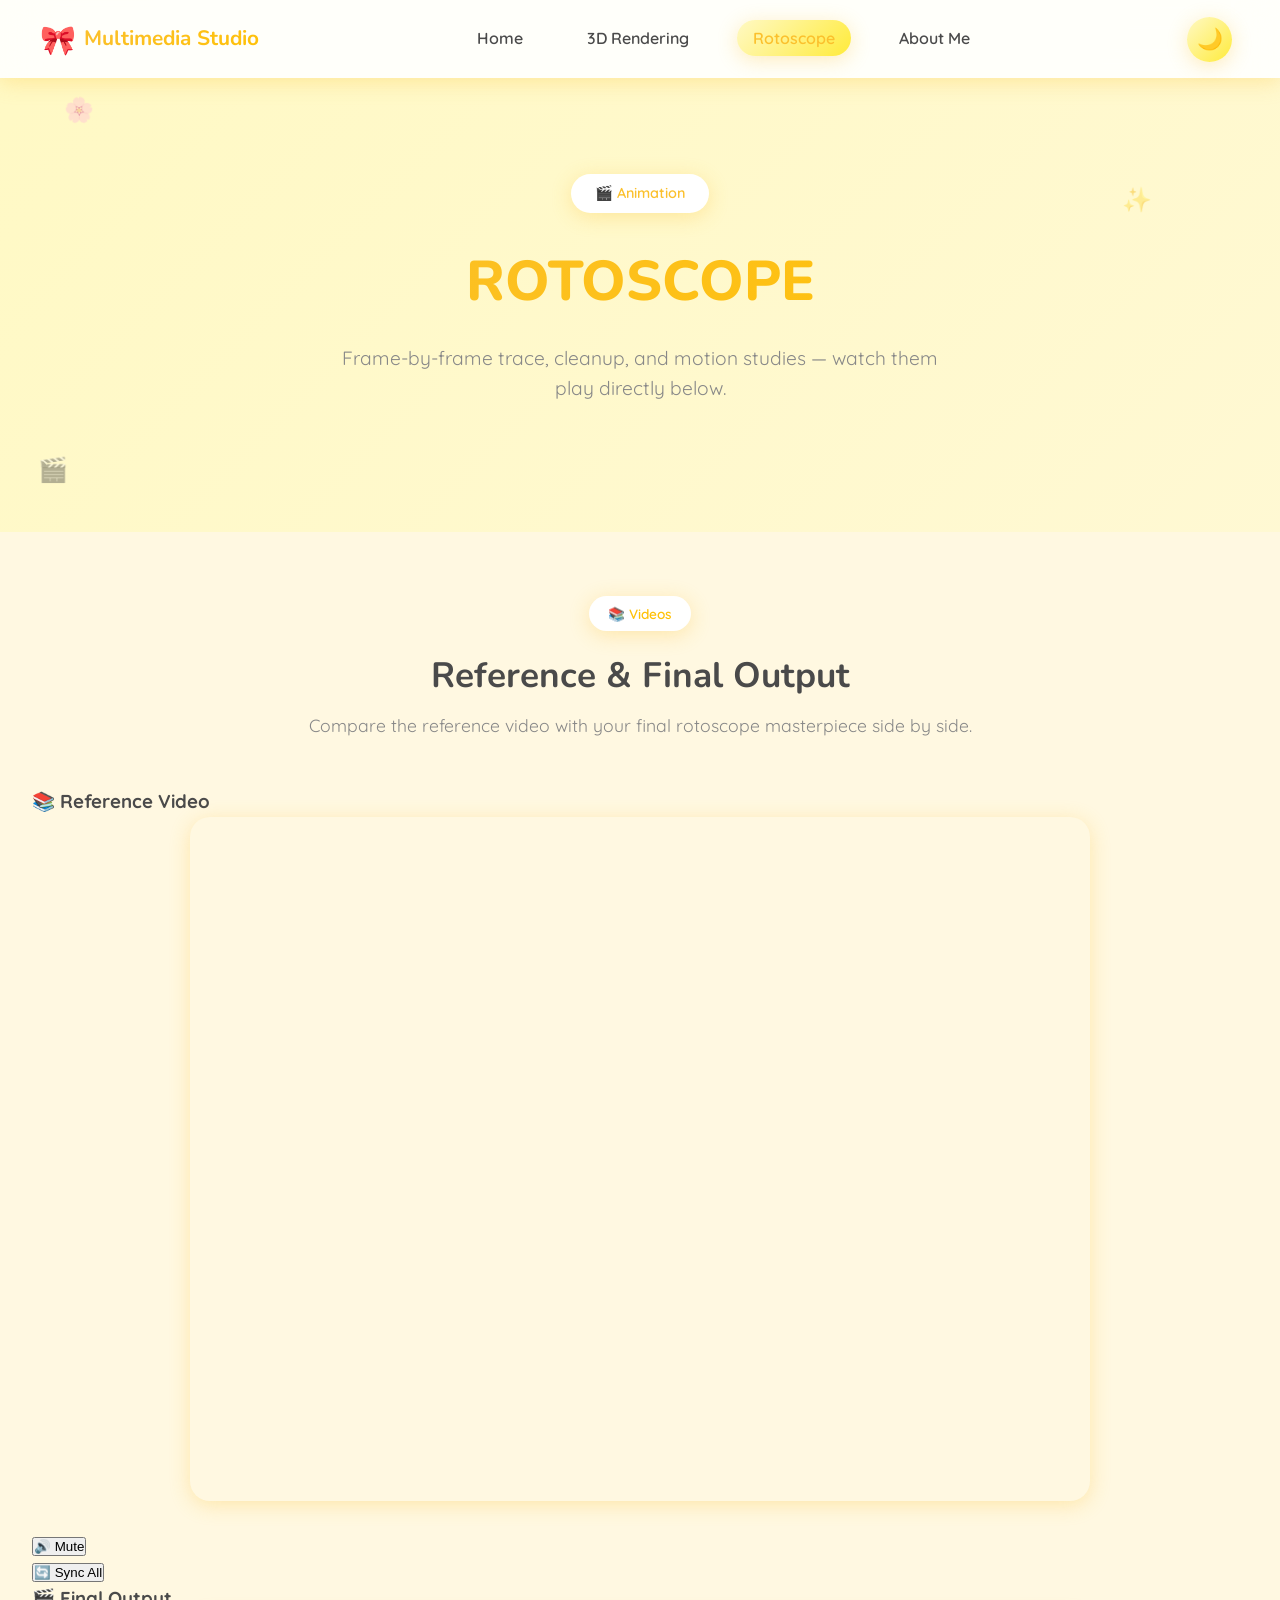
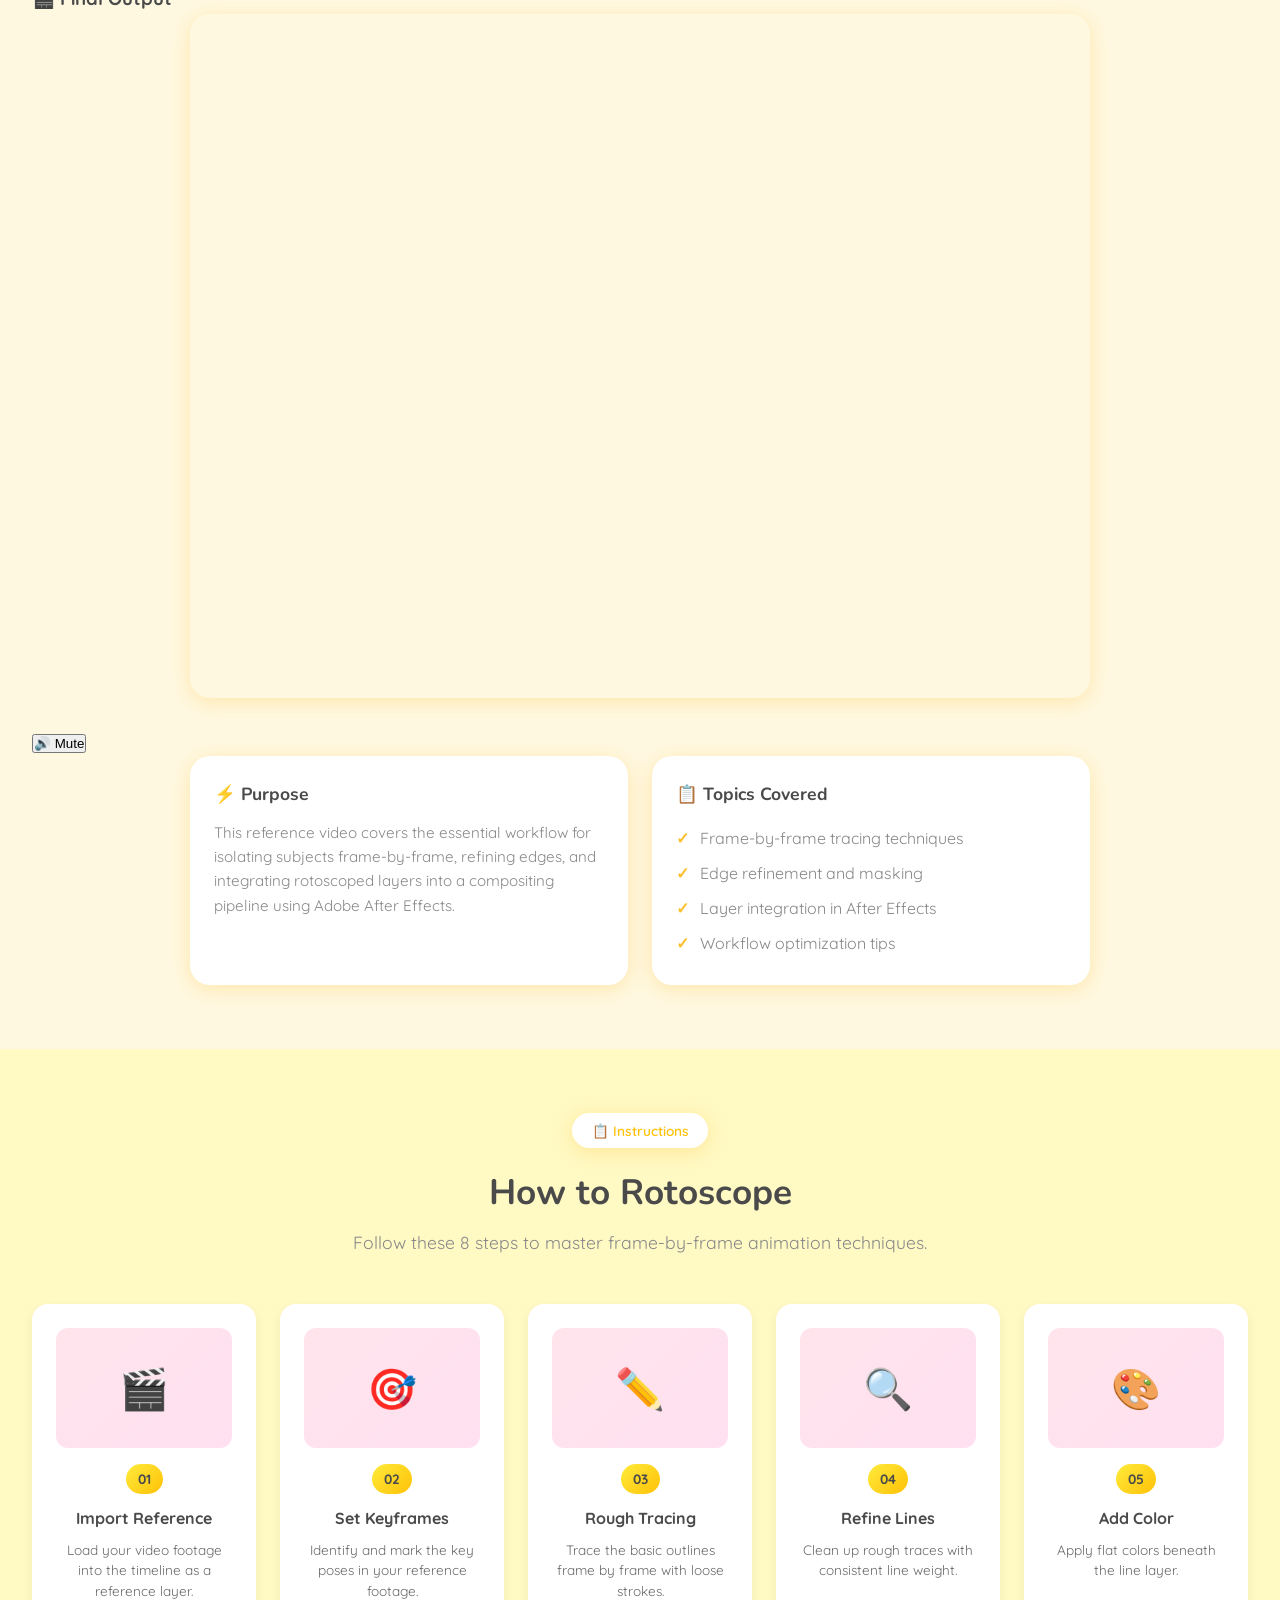
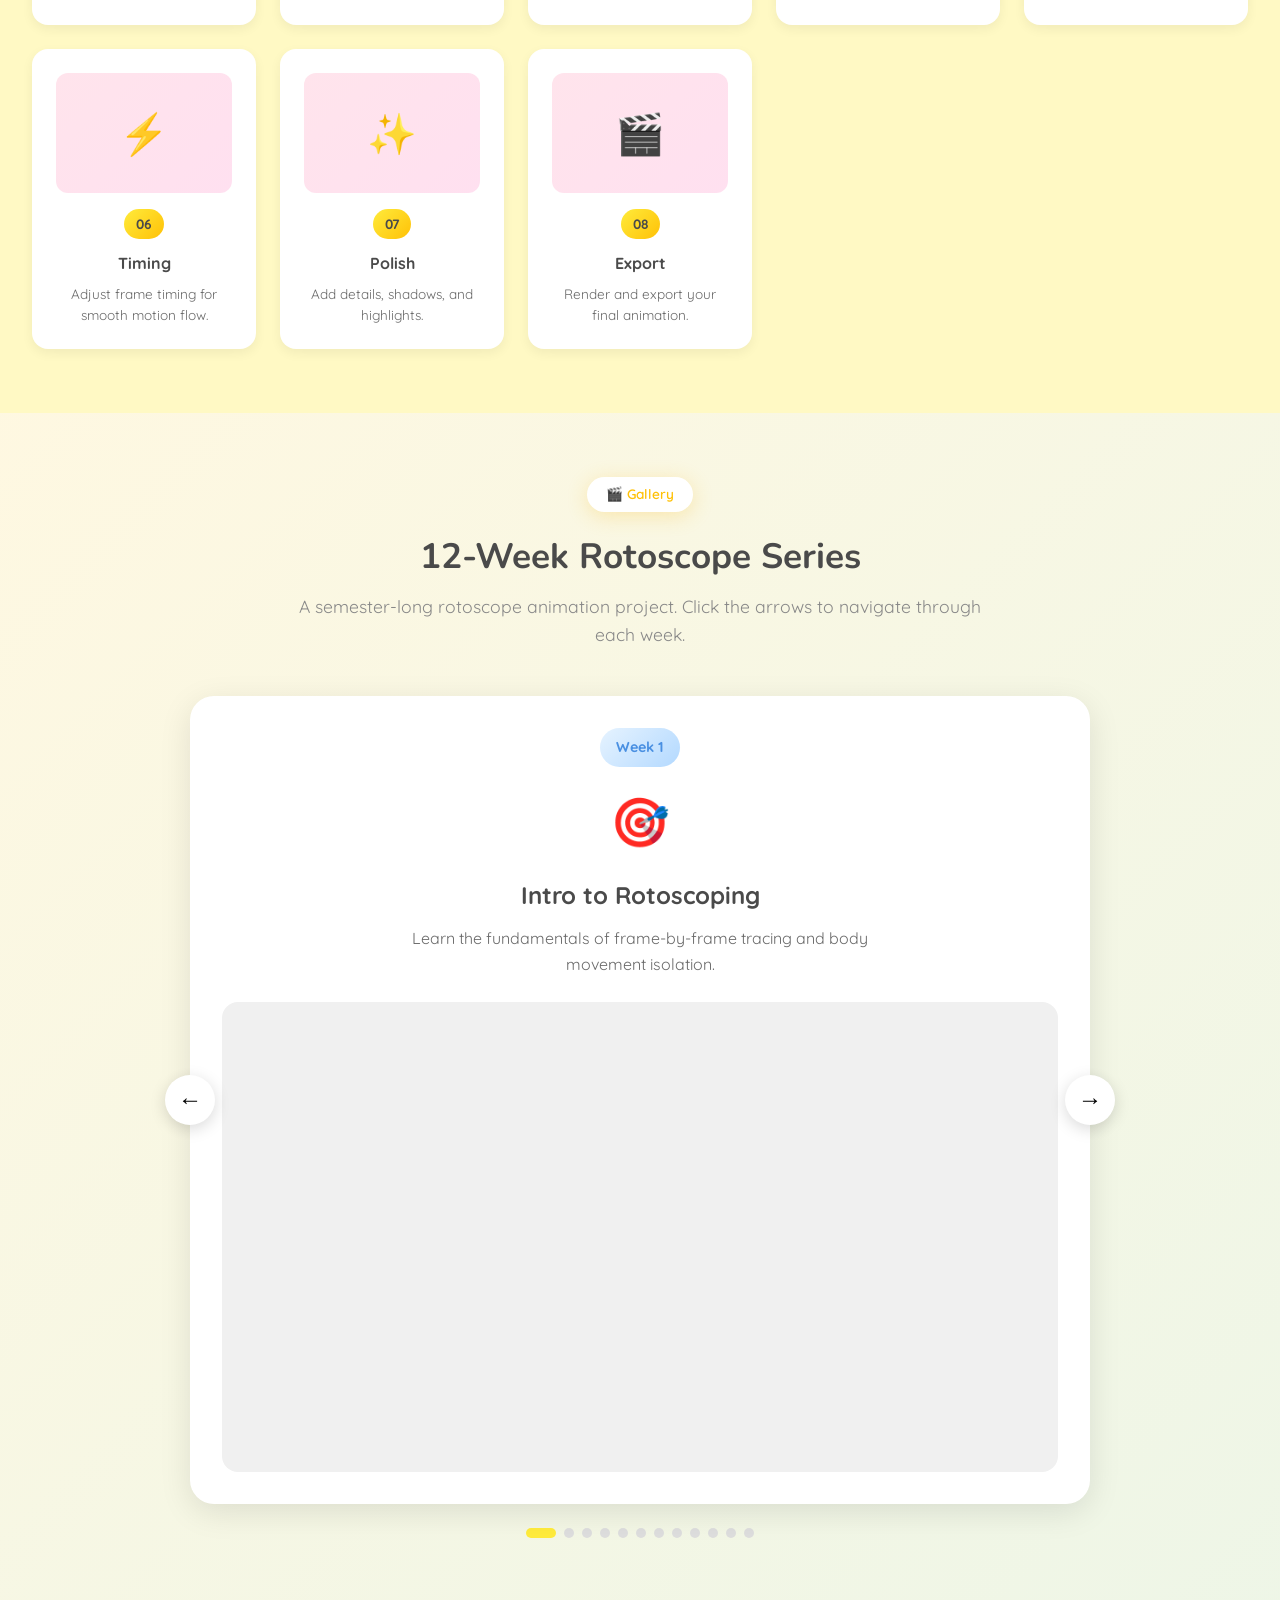
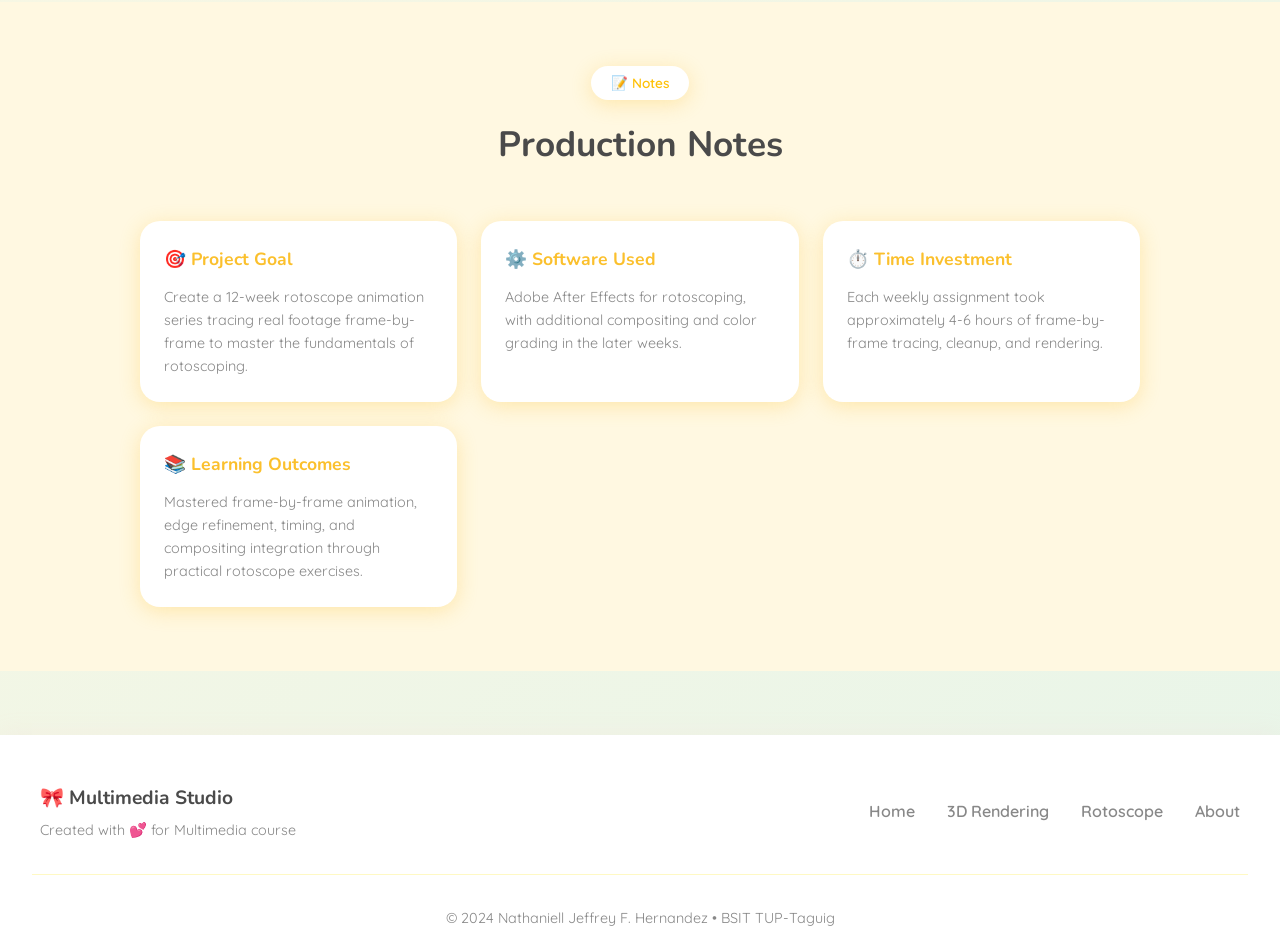
==== rotoscope.html @ 62788f31 "Update rotoscope.html" ====
<!DOCTYPE html>
<html lang="en">
<head>
    <meta charset="UTF-8">
    <meta name="viewport" content="width=device-width, initial-scale=1.0">
    <title>Multimedia Studio | Rotoscope</title>
    <link href="https://fonts.googleapis.com/css2?family=Nunito:wght@400;600;700;800&family=Quicksand:wght@400;500;600;700&display=swap" rel="stylesheet">
    <link rel="stylesheet" href="styles.css">
</head>
<body>
    <div class="floating-elements">
        <div class="float-item">🌸</div>
        <div class="float-item">✨</div>
        <div class="float-item">🎬</div>
        <div class="float-item">🌙</div>
        <div class="float-item">⭐</div>
    </div>

    <nav class="nav">
        <div class="nav-container">
            <a href="index.html" class="logo">
                <span class="logo-icon">🎀</span>
                <span class="logo-text">Multimedia Studio</span>
            </a>
            <ul class="nav-links">
                <li><a href="index.html" class="nav-link">Home</a></li>
                <li><a href="3d-rendering.html" class="nav-link">3D Rendering</a></li>
                <li><a href="rotoscope.html" class="nav-link active">Rotoscope</a></li>
                <li><a href="about.html" class="nav-link">About Me</a></li>
            </ul>
            <button class="theme-toggle" id="theme-toggle" title="Toggle Light/Dark Mode">
                <span class="theme-icon">🌙</span>
            </button>
            <button class="mobile-menu-btn">☰</button>
        </div>
    </nav>

    <section class="hero hero-pink">
        <div class="hero-content">
            <div class="hero-badge">🎬 Animation</div>
            <h1 class="hero-title">ROTOSCOPE</h1>
            <p class="hero-subtitle">Frame-by-frame trace, cleanup, and motion studies — watch them play directly below.</p>
        </div>
    </section>

    <!-- Reference & Final Output Side by Side -->
    <section class="section section-accent">
        <div class="section-header">
            <span class="section-badge">📚 Videos</span>
            <h2 class="section-title">Reference & Final Output</h2>
            <p class="section-subtitle">Compare the reference video with your final rotoscope masterpiece side by side.</p>
        </div>

        <div class="videos-side-by-side">
            <!-- Reference Video -->
            <div class="video-side-panel">
                <h3 class="video-panel-title">📚 Reference Video</h3>
                <div class="video-embed-container">
                    <iframe 
                        id="yt-reference"
                        src="https://www.youtube.com/embed/-Y_WnKK7KwU?si=zBO2qWF2FlRNvMmJ" 
                        title="How to Rotoscope in After Effects - Reference Video"
                        allow="accelerometer; autoplay; clipboard-write; encrypted-media; gyroscope; picture-in-picture" 
                        allowfullscreen>
                    </iframe>
                </div>
                <div class="video-panel-controls">
                    <button class="video-control-btn" onclick="toggleMute('yt-reference')">🔊 Mute</button>
                </div>
            </div>

            <!-- Sync Controls (Middle) -->
            <div class="sync-controls-middle">
                <button class="sync-btn-large" onclick="syncAllVideos()">🔄 Sync All</button>
            </div>

            <!-- Final Output -->
            <div class="video-side-panel">
                <h3 class="video-panel-title">🎬 Final Output</h3>
                <div class="video-embed-container">
                    <iframe 
                        id="yt-final"
                        src="https://www.youtube.com/embed/YOUR_FINAL_VIDEO_ID" 
                        title="Final Rotoscope Output"
                        allow="accelerometer; autoplay; clipboard-write; encrypted-media; gyroscope; picture-in-picture" 
                        allowfullscreen>
                    </iframe>
                </div>
                <div class="video-panel-controls">
                    <button class="video-control-btn" onclick="toggleMute('yt-final')">🔊 Mute</button>
                </div>
            </div>
        </div>

        <div class="reference-info">
            <div class="info-card">
                <h4>⚡ Purpose</h4>
                <p>This reference video covers the essential workflow for isolating subjects frame-by-frame, refining edges, and integrating rotoscoped layers into a compositing pipeline using Adobe After Effects.</p>
            </div>
            <div class="info-card">
                <h4>📋 Topics Covered</h4>
                <ul>
                    <li>Frame-by-frame tracing techniques</li>
                    <li>Edge refinement and masking</li>
                    <li>Layer integration in After Effects</li>
                    <li>Workflow optimization tips</li>
                </ul>
            </div>
        </div>
    </section>

    <!-- Instructions Grid (8 Spaces) -->
    <section class="section section-pink">
        <div class="section-header">
            <span class="section-badge">📋 Instructions</span>
            <h2 class="section-title">How to Rotoscope</h2>
            <p class="section-subtitle">Follow these 8 steps to master frame-by-frame animation techniques.</p>
        </div>

        <div class="instructions-grid">
            <div class="instruction-card">
                <div class="instruction-image">
                    <div class="instruction-placeholder">🎬</div>
                </div>
                <div class="instruction-number">01</div>
                <h4>Import Reference</h4>
                <p>Load your video footage into the timeline as a reference layer.</p>
            </div>
            <div class="instruction-card">
                <div class="instruction-image">
                    <div class="instruction-placeholder">🎯</div>
                </div>
                <div class="instruction-number">02</div>
                <h4>Set Keyframes</h4>
                <p>Identify and mark the key poses in your reference footage.</p>
            </div>
            <div class="instruction-card">
                <div class="instruction-image">
                    <div class="instruction-placeholder">✏️</div>
                </div>
                <div class="instruction-number">03</div>
                <h4>Rough Tracing</h4>
                <p>Trace the basic outlines frame by frame with loose strokes.</p>
            </div>
            <div class="instruction-card">
                <div class="instruction-image">
                    <div class="instruction-placeholder">🔍</div>
                </div>
                <div class="instruction-number">04</div>
                <h4>Refine Lines</h4>
                <p>Clean up rough traces with consistent line weight.</p>
            </div>
            <div class="instruction-card">
                <div class="instruction-image">
                    <div class="instruction-placeholder">🎨</div>
                </div>
                <div class="instruction-number">05</div>
                <h4>Add Color</h4>
                <p>Apply flat colors beneath the line layer.</p>
            </div>
            <div class="instruction-card">
                <div class="instruction-image">
                    <div class="instruction-placeholder">⚡</div>
                </div>
                <div class="instruction-number">06</div>
                <h4>Timing</h4>
                <p>Adjust frame timing for smooth motion flow.</p>
            </div>
            <div class="instruction-card">
                <div class="instruction-image">
                    <div class="instruction-placeholder">✨</div>
                </div>
                <div class="instruction-number">07</div>
                <h4>Polish</h4>
                <p>Add details, shadows, and highlights.</p>
            </div>
            <div class="instruction-card">
                <div class="instruction-image">
                    <div class="instruction-placeholder">🎬</div>
                </div>
                <div class="instruction-number">08</div>
                <h4>Export</h4>
                <p>Render and export your final animation.</p>
            </div>
        </div>
    </section>

    <!-- 12-Week Rotoscope Carousel -->
    <section class="section">
        <div class="section-header">
            <span class="section-badge">🎬 Gallery</span>
            <h2 class="section-title">12-Week Rotoscope Series</h2>
            <p class="section-subtitle">A semester-long rotoscope animation project. Click the arrows to navigate through each week.</p>
        </div>

        <div class="carousel-container">
            <button class="carousel-arrow carousel-prev" onclick="moveCarousel(-1)">←</button>
            
            <div class="carousel-track" id="carouselTrack">
                <!-- Week 1 -->
                <div class="carousel-slide active">
                    <div class="carousel-content">
                        <div class="carousel-badge">Week 1</div>
                        <div class="carousel-icon">🎯</div>
                        <h3>Intro to Rotoscoping</h3>
                        <p>Learn the fundamentals of frame-by-frame tracing and body movement isolation.</p>
                        <div class="carousel-video">
                            <iframe src="https://www.youtube.com/embed/aMqTbmEvt1Q" title="Week 1" allowfullscreen></iframe>
                        </div>
                    </div>
                </div>
                <!-- Week 2 -->
                <div class="carousel-slide">
                    <div class="carousel-content">
                        <div class="carousel-badge">Week 2</div>
                        <div class="carousel-icon">✏️</div>
                        <h3>Line Cleanup Workflow</h3>
                        <p>Smoothing rough traces and achieving clean, consistent line weight across frames.</p>
                        <div class="carousel-video">
                            <iframe src="https://www.youtube.com/embed/b3GM4Ovwals" title="Week 2" allowfullscreen></iframe>
                        </div>
                    </div>
                </div>
                <!-- Week 3 -->
                <div class="carousel-slide">
                    <div class="carousel-content">
                        <div class="carousel-badge">Week 3</div>
                        <div class="carousel-icon">🎭</div>
                        <h3>Key Pose Blocking</h3>
                        <p>Identifying and locking down strong poses before filling in in-betweens.</p>
                        <div class="carousel-video">
                            <iframe src="https://www.youtube.com/embed/sDvKuTP-xCw" title="Week 3" allowfullscreen></iframe>
                        </div>
                    </div>
                </div>
                <!-- Week 4 -->
                <div class="carousel-slide">
                    <div class="carousel-content">
                        <div class="carousel-badge">Week 4</div>
                        <div class="carousel-icon">🌈</div>
                        <h3>Final Color Timing</h3>
                        <p>Applying flat color fills and a final timing pass over the traced sequence.</p>
                        <div class="carousel-video">
                            <iframe src="https://www.youtube.com/embed/XigztqPvZ2k" title="Week 4" allowfullscreen></iframe>
                        </div>
                    </div>
                </div>
                <!-- Week 5 -->
                <div class="carousel-slide">
                    <div class="carousel-content">
                        <div class="carousel-badge">Week 5</div>
                        <div class="carousel-icon">🚶</div>
                        <h3>Walk Cycle Breakdown</h3>
                        <p>Breaking down a reference walk cycle frame by frame for accurate tracing.</p>
                        <div class="carousel-video">
                            <iframe src="https://www.youtube.com/embed/4ylTKCM5_7g" title="Week 5" allowfullscreen></iframe>
                        </div>
                    </div>
                </div>
                <!-- Week 6 -->
                <div class="carousel-slide">
                    <div class="carousel-content">
                        <div class="carousel-badge">Week 6</div>
                        <div class="carousel-icon">👤</div>
                        <h3>Silhouette & Shape Read</h3>
                        <p>Using strong silhouettes to guide the roto matte and shape clarity at distance.</p>
                        <div class="carousel-video">
                            <iframe src="https://www.youtube.com/embed/nQWHSG3M6vI" title="Week 6" allowfullscreen></iframe>
                        </div>
                    </div>
                </div>
                <!-- Week 7 -->
                <div class="carousel-slide">
                    <div class="carousel-content">
                        <div class="carousel-badge">Week 7</div>
                        <div class="carousel-icon">⚙️</div>
                        <h3>Software Pipeline Overview</h3>
                        <p>A quick tour of the tools used in a rotoscope production pipeline.</p>
                        <div class="carousel-video">
                            <iframe src="https://www.youtube.com/embed/5VmrjcbH72Q" title="Week 7" allowfullscreen></iframe>
                        </div>
                    </div>
                </div>
                <!-- Week 8 -->
                <div class="carousel-slide">
                    <div class="carousel-content">
                        <div class="carousel-badge">Week 8</div>
                        <div class="carousel-icon">💇</div>
                        <h3>Roto on Hair & Fur</h3>
                        <p>Techniques for handling complex, fine-detail areas like hair and clothing edges.</p>
                        <div class="carousel-video">
                            <iframe src="https://www.youtube.com/embed/u14CvOmAZUY" title="Week 8" allowfullscreen></iframe>
                        </div>
                    </div>
                </div>
                <!-- Week 9 -->
                <div class="carousel-slide">
                    <div class="carousel-content">
                        <div class="carousel-badge">Week 9</div>
                        <div class="carousel-icon">⏱️</div>
                        <h3>Speed Ramping in Roto</h3>
                        <p>How changing frame rates and speed ramps affect rotoscope timing and holds.</p>
                        <div class="carousel-video">
                            <iframe src="https://www.youtube.com/embed/9OR4qcmsx4c" title="Week 9" allowfullscreen></iframe>
                        </div>
                    </div>
                </div>
                <!-- Week 10 -->
                <div class="carousel-slide">
                    <div class="carousel-content">
                        <div class="carousel-badge">Week 10</div>
                        <div class="carousel-icon">🎬</div>
                        <h3>Integrating Roto into Comp</h3>
                        <p>Passing roto mattes downstream into a compositing pipeline cleanly.</p>
                        <div class="carousel-video">
                            <iframe src="https://www.youtube.com/embed/zQNMirR1kl0" title="Week 10" allowfullscreen></iframe>
                        </div>
                    </div>
                </div>
                <!-- Week 11 -->
                <div class="carousel-slide">
                    <div class="carousel-content">
                        <div class="carousel-badge">Week 11</div>
                        <div class="carousel-icon">🔄</div>
                        <h3>Before & After Comparison</h3>
                        <p>Side-by-side of raw footage versus finished rotoscoped output.</p>
                        <div class="carousel-video">
                            <iframe src="https://www.youtube.com/embed/T2TLyiqbKVo" title="Week 11" allowfullscreen></iframe>
                        </div>
                    </div>
                </div>
                <!-- Week 12 -->
                <div class="carousel-slide">
                    <div class="carousel-content">
                        <div class="carousel-badge">Week 12</div>
                        <div class="carousel-icon">🎥</div>
                        <h3>Full Reel Showreel</h3>
                        <p>A compiled showreel of rotoscope work across multiple productions.</p>
                        <div class="carousel-video">
                            <iframe src="https://www.youtube.com/embed/XmUGV_KWy_4" title="Week 12" allowfullscreen></iframe>
                        </div>
                    </div>
                </div>
            </div>
            
            <button class="carousel-arrow carousel-next" onclick="moveCarousel(1)">→</button>
        </div>
        
        <div class="carousel-indicators" id="carouselIndicators">
            <span class="indicator active" onclick="goToSlide(0)"></span>
            <span class="indicator" onclick="goToSlide(1)"></span>
            <span class="indicator" onclick="goToSlide(2)"></span>
            <span class="indicator" onclick="goToSlide(3)"></span>
            <span class="indicator" onclick="goToSlide(4)"></span>
            <span class="indicator" onclick="goToSlide(5)"></span>
            <span class="indicator" onclick="goToSlide(6)"></span>
            <span class="indicator" onclick="goToSlide(7)"></span>
            <span class="indicator" onclick="goToSlide(8)"></span>
            <span class="indicator" onclick="goToSlide(9)"></span>
            <span class="indicator" onclick="goToSlide(10)"></span>
            <span class="indicator" onclick="goToSlide(11)"></span>
        </div>
    </section>

    <!-- Production Notes -->
    <section class="section section-accent">
        <div class="section-header">
            <span class="section-badge">📝 Notes</span>
            <h2 class="section-title">Production Notes</h2>
        </div>

        <div class="notes-grid">
            <div class="note-card">
                <h4>🎯 Project Goal</h4>
                <p>Create a 12-week rotoscope animation series tracing real footage frame-by-frame to master the fundamentals of rotoscoping.</p>
            </div>
            <div class="note-card">
                <h4>⚙️ Software Used</h4>
                <p>Adobe After Effects for rotoscoping, with additional compositing and color grading in the later weeks.</p>
            </div>
            <div class="note-card">
                <h4>⏱️ Time Investment</h4>
                <p>Each weekly assignment took approximately 4-6 hours of frame-by-frame tracing, cleanup, and rendering.</p>
            </div>
            <div class="note-card">
                <h4>📚 Learning Outcomes</h4>
                <p>Mastered frame-by-frame animation, edge refinement, timing, and compositing integration through practical rotoscope exercises.</p>
            </div>
        </div>
    </section>

    <footer class="footer">
        <div class="footer-content">
            <div class="footer-brand">
                <span class="footer-logo">🎀 Multimedia Studio</span>
                <p>Created with 💕 for Multimedia course</p>
            </div>
            <div class="footer-links">
                <a href="index.html">Home</a>
                <a href="3d-rendering.html">3D Rendering</a>
                <a href="rotoscope.html">Rotoscope</a>
                <a href="about.html">About</a>
            </div>
        </div>
        <div class="footer-bottom">
            <p>© 2024 Nathaniell Jeffrey F. Hernandez • BSIT TUP-Taguig</p>
        </div>
    </footer>

    <script src="script.js"></script>
    <script>
        let currentSlide = 0;
        const slides = document.querySelectorAll('.carousel-slide');
        const indicators = document.querySelectorAll('.indicator');
        const totalSlides = slides.length;

        function showSlide(index) {
            slides.forEach((slide, i) => {
                slide.classList.remove('active');
                indicators[i].classList.remove('active');
                if (i === index) {
                    slide.classList.add('active');
                    indicators[i].classList.add('active');
                }
            });
        }

        function moveCarousel(direction) {
            currentSlide += direction;
            if (currentSlide < 0) currentSlide = totalSlides - 1;
            if (currentSlide >= totalSlides) currentSlide = 0;
            showSlide(currentSlide);
        }

        function goToSlide(index) {
            currentSlide = index;
            showSlide(currentSlide);
        }

        function toggleMute(iframeId) {
            const iframe = document.getElementById(iframeId);
            const currentSrc = iframe.src;
            
            if (currentSrc.includes('mute=1')) {
                iframe.src = currentSrc.replace('mute=1', 'mute=0');
            } else if (currentSrc.includes('mute=0')) {
                iframe.src = currentSrc.replace('mute=0', 'mute=1');
            } else {
                iframe.src = currentSrc + (currentSrc.includes('?') ? '&' : '?') + 'mute=1';
            }
        }

        function syncAllVideos() {
            alert('Sync functionality: YouTube embeds cannot be programmatically synced due to browser restrictions. Use the manual controls on each video to synchronize playback.');
        }
    </script>
</body>
</html>
---- styles.css ----
/* ===== CSS VARIABLES ===== */
:root {
    /* Light Mode - Pastel Yellow Palette */
    --primary-light: #FFF9C4;
    --primary-medium: #FFEB3B;
    --primary-dark: #FBC02D;
    --accent-light: #FFF8E1;
    --accent-medium: #FFE082;
    --accent-dark: #FFC107;
    --secondary-light: #E8F5E9;
    --secondary-medium: #C8E6C9;
    --cream: #FFFBF0;
    --white: #FFFFFF;
    --text-dark: #4A4A4A;
    --text-muted: #888888;
    --bg-body: linear-gradient(135deg, #FFF9C4 0%, #FFF8E1 50%, #E8F5E9 100%);
    --shadow-soft: 0 4px 20px rgba(251, 192, 45, 0.3);
    --shadow-medium: 0 8px 30px rgba(255, 193, 7, 0.2);
    --gradient-primary: linear-gradient(135deg, #FFF9C4 0%, #FFEB3B 100%);
    --gradient-accent: linear-gradient(135deg, #FFF8E1 0%, #FFE082 100%);
    --gradient-mixed: linear-gradient(135deg, #FFF9C4 0%, #FFF8E1 50%, #E8F5E9 100%);
    --card-bg: #FFFFFF;
    --nav-bg: rgba(255, 255, 255, 0.9);
}

/* Dark Mode */
[data-theme="dark"] {
    --primary-light: #3D3D00;
    --primary-medium: #5C5C00;
    --primary-dark: #FBC02D;
    --accent-light: #2D2D1A;
    --accent-medium: #4A4A2A;
    --accent-dark: #FFE082;
    --secondary-light: #1A2D1A;
    --secondary-medium: #2A4A2A;
    --cream: #1A1A1A;
    --white: #2D2D2D;
    --text-dark: #F5F5F5;
    --text-muted: #AAAAAA;
    --bg-body: linear-gradient(135deg, #1A1A0A 0%, #2D2D1A 50%, #1A2D1A 100%);
    --shadow-soft: 0 4px 20px rgba(0, 0, 0, 0.5);
    --shadow-medium: 0 8px 30px rgba(0, 0, 0, 0.7);
    --gradient-primary: linear-gradient(135deg, #3D3D00 0%, #5C5C00 100%);
    --gradient-accent: linear-gradient(135deg, #2D2D1A 0%, #4A4A2A 100%);
    --gradient-mixed: linear-gradient(135deg, #1A1A0A 0%, #2D2D1A 50%, #1A2D1A 100%);
    --card-bg: #2D2D2D;
    --nav-bg: rgba(45, 45, 45, 0.95);
}

/* ===== RESET & BASE ===== */
* {
    margin: 0;
    padding: 0;
    box-sizing: border-box;
}

html {
    scroll-behavior: smooth;
}

body {
    font-family: 'Quicksand', 'Nunito', sans-serif;
    background: var(--bg-body);
    color: var(--text-dark);
    line-height: 1.6;
    overflow-x: hidden;
    min-height: 100vh;
    transition: background 0.3s ease, color 0.3s ease;
}

/* ===== FLOATING ELEMENTS ===== */
.floating-elements {
    position: fixed;
    top: 0;
    left: 0;
    width: 100%;
    height: 100%;
    pointer-events: none;
    z-index: 1;
    overflow: hidden;
}

.float-item {
    position: absolute;
    font-size: 1.5rem;
    opacity: 0.4;
    animation: float 15s infinite ease-in-out;
}

.float-item:nth-child(1) { top: 10%; left: 5%; animation-delay: 0s; }
.float-item:nth-child(2) { top: 20%; right: 10%; animation-delay: 2s; }
.float-item:nth-child(3) { top: 50%; left: 3%; animation-delay: 4s; }
.float-item:nth-child(4) { top: 70%; right: 5%; animation-delay: 1s; }
.float-item:nth-child(5) { top: 85%; left: 15%; animation-delay: 3s; }

@keyframes float {
    0%, 100% { transform: translateY(0) rotate(0deg); }
    50% { transform: translateY(-20px) rotate(10deg); }
}

/* ===== NAVIGATION ===== */
.nav {
    position: sticky;
    top: 0;
    background: var(--nav-bg);
    backdrop-filter: blur(20px);
    padding: 1rem 2rem;
    z-index: 1000;
    box-shadow: var(--shadow-soft);
    transition: background 0.3s ease;
}

/* ===== THEME TOGGLE ===== */
.theme-toggle {
    background: var(--gradient-primary);
    border: none;
    border-radius: 50%;
    width: 45px;
    height: 45px;
    cursor: pointer;
    font-size: 1.3rem;
    display: flex;
    align-items: center;
    justify-content: center;
    box-shadow: var(--shadow-soft);
    transition: all 0.3s ease;
    margin-right: 0.5rem;
}

.theme-toggle:hover {
    transform: scale(1.1) rotate(15deg);
    box-shadow: var(--shadow-medium);
}

[data-theme="dark"] .theme-toggle {
    background: linear-gradient(135deg, #5C5C00, #FBC02D);
}

.nav-container {
    max-width: 1200px;
    margin: 0 auto;
    display: flex;
    justify-content: space-between;
    align-items: center;
}

.logo {
    display: flex;
    align-items: center;
    gap: 0.5rem;
    text-decoration: none;
    color: var(--text-dark);
}

.logo-icon {
    font-size: 1.8rem;
}

.logo-text {
    font-family: 'Nunito', sans-serif;
    font-weight: 700;
    font-size: 1.3rem;
    background: linear-gradient(135deg, var(--primary-dark), var(--accent-dark));
    -webkit-background-clip: text;
    -webkit-text-fill-color: transparent;
    background-clip: text;
}

.nav-links {
    display: flex;
    list-style: none;
    gap: 2rem;
}

.nav-link {
    text-decoration: none;
    color: var(--text-dark);
    font-weight: 600;
    padding: 0.5rem 1rem;
    border-radius: 20px;
    transition: all 0.3s ease;
    position: relative;
}

.nav-link:hover,
.nav-link.active {
    background: var(--gradient-primary);
    color: var(--primary-dark);
    box-shadow: var(--shadow-soft);
}

.mobile-menu-btn {
    display: none;
    background: none;
    border: none;
    font-size: 1.5rem;
    cursor: pointer;
}

/* ===== HERO SECTION ===== */
.hero {
    position: relative;
    padding: 6rem 2rem;
    text-align: center;
    overflow: hidden;
    z-index: 2;
}

.hero-content {
    max-width: 800px;
    margin: 0 auto;
}

.hero-badge {
    display: inline-block;
    background: var(--white);
    padding: 0.5rem 1.5rem;
    border-radius: 30px;
    font-weight: 600;
    font-size: 0.9rem;
    color: var(--primary-dark);
    box-shadow: var(--shadow-soft);
    margin-bottom: 1.5rem;
}

.hero-title {
    font-family: 'Nunito', sans-serif;
    font-size: 3.5rem;
    font-weight: 800;
    margin-bottom: 1rem;
    background: linear-gradient(135deg, var(--primary-dark), var(--accent-dark));
    -webkit-background-clip: text;
    -webkit-text-fill-color: transparent;
    background-clip: text;
}

.hero-subtitle {
    font-size: 1.2rem;
    color: var(--text-muted);
    max-width: 600px;
    margin: 0 auto 2rem;
}

.hero-buttons {
    display: flex;
    gap: 1rem;
    justify-content: center;
    flex-wrap: wrap;
}

.hero-purple {
    background: linear-gradient(135deg, var(--accent-light) 0%, var(--primary-light) 100%);
}

.hero-pink {
    background: linear-gradient(135deg, var(--primary-light) 0%, var(--peach) 100%);
}

/* ===== BUTTONS ===== */
.btn {
    display: inline-flex;
    align-items: center;
    gap: 0.5rem;
    padding: 1rem 2rem;
    border-radius: 30px;
    text-decoration: none;
    font-weight: 700;
    transition: all 0.3s ease;
    border: none;
    cursor: pointer;
    font-family: inherit;
    font-size: 1rem;
}

.btn-primary {
    background: linear-gradient(135deg, var(--primary-dark), var(--accent-dark));
    color: var(--white);
    box-shadow: var(--shadow-soft);
}

.btn-primary:hover {
    transform: translateY(-3px);
    box-shadow: var(--shadow-medium);
}

.btn-secondary {
    background: var(--white);
    color: var(--primary-dark);
    border: 2px solid var(--primary-medium);
}

.btn-secondary:hover {
    background: var(--primary-light);
    transform: translateY(-3px);
}

/* ===== SECTIONS ===== */
.section {
    padding: 4rem 2rem;
    position: relative;
    z-index: 2;
}

.section-pink {
    background: var(--primary-light);
}

.section-purple {
    background: var(--accent-light);
}

.section-header {
    text-align: center;
    max-width: 700px;
    margin: 0 auto 3rem;
}

.section-badge {
    display: inline-block;
    background: var(--white);
    padding: 0.4rem 1.2rem;
    border-radius: 20px;
    font-size: 0.85rem;
    font-weight: 600;
    color: var(--accent-dark);
    box-shadow: var(--shadow-soft);
    margin-bottom: 1rem;
}

.section-title {
    font-family: 'Nunito', sans-serif;
    font-size: 2.2rem;
    font-weight: 700;
    margin-bottom: 0.5rem;
    color: var(--text-dark);
}

.section-subtitle {
    color: var(--text-muted);
    font-size: 1.1rem;
}

/* ===== CARDS ===== */
.cards-grid {
    display: grid;
    grid-template-columns: repeat(auto-fit, minmax(350px, 1fr));
    gap: 2rem;
    max-width: 1200px;
    margin: 0 auto;
}

.card {
    background: var(--white);
    border-radius: 25px;
    overflow: hidden;
    box-shadow: var(--shadow-soft);
    transition: all 0.3s ease;
}

.card:hover {
    transform: translateY(-10px);
    box-shadow: var(--shadow-medium);
}

.card-image {
    background: var(--gradient-primary);
    padding: 3rem;
    text-align: center;
    position: relative;
}

.card-icon-large {
    font-size: 4rem;
}

.card-badges {
    position: absolute;
    bottom: 1rem;
    left: 1rem;
    display: flex;
    gap: 0.5rem;
}

.card-badge {
    background: var(--white);
    padding: 0.3rem 0.8rem;
    border-radius: 15px;
    font-size: 0.75rem;
    font-weight: 600;
    color: var(--primary-dark);
}

.card-content {
    padding: 2rem;
}

.card-title {
    font-family: 'Nunito', sans-serif;
    font-size: 1.4rem;
    font-weight: 700;
    margin-bottom: 0.8rem;
    color: var(--text-dark);
}

.card-desc {
    color: var(--text-muted);
    margin-bottom: 1.5rem;
    line-height: 1.7;
}

.card-link {
    display: inline-flex;
    align-items: center;
    gap: 0.5rem;
    color: var(--primary-dark);
    text-decoration: none;
    font-weight: 700;
    transition: gap 0.3s ease;
}

.card-link:hover {
    gap: 1rem;
}

/* ===== QUICK LINKS ===== */
.quick-links {
    display: grid;
    grid-template-columns: repeat(auto-fit, minmax(250px, 1fr));
    gap: 1.5rem;
    max-width: 1000px;
    margin: 0 auto;
}

.quick-link {
    display: flex;
    align-items: center;
    gap: 1rem;
    background: var(--white);
    padding: 1.5rem;
    border-radius: 20px;
    text-decoration: none;
    box-shadow: var(--shadow-soft);
    transition: all 0.3s ease;
}

.quick-link:hover {
    transform: translateX(5px);
    box-shadow: var(--shadow-medium);
}

.quick-link-icon {
    font-size: 2rem;
}

.quick-link-content h4 {
    font-family: 'Nunito', sans-serif;
    color: var(--text-dark);
    margin-bottom: 0.2rem;
}

.quick-link-content p {
    font-size: 0.9rem;
    color: var(--text-muted);
}

/* ===== QUICK NAV ===== */
.quick-nav {
    background: var(--white);
    padding: 1rem 2rem;
    position: sticky;
    top: 70px;
    z-index: 100;
    box-shadow: 0 2px 10px rgba(0,0,0,0.05);
}

.quick-nav-container {
    max-width: 1200px;
    margin: 0 auto;
    display: flex;
    gap: 1rem;
    overflow-x: auto;
    padding-bottom: 0.5rem;
}

.quick-nav-link {
    white-space: nowrap;
    text-decoration: none;
    color: var(--text-muted);
    font-weight: 600;
    padding: 0.5rem 1rem;
    border-radius: 20px;
    transition: all 0.3s ease;
}

.quick-nav-link:hover {
    background: var(--primary-light);
    color: var(--primary-dark);
}

/* ===== TIMELINE ===== */
.timeline {
    max-width: 800px;
    margin: 0 auto;
}

.timeline-item {
    display: flex;
    gap: 2rem;
    margin-bottom: 2rem;
    position: relative;
}

.timeline-number {
    flex-shrink: 0;
    width: 50px;
    height: 50px;
    background: linear-gradient(135deg, var(--primary-dark), var(--accent-dark));
    color: var(--white);
    border-radius: 50%;
    display: flex;
    align-items: center;
    justify-content: center;
    font-weight: 700;
    font-size: 1.2rem;
}

.timeline-content {
    background: var(--white);
    padding: 1.5rem 2rem;
    border-radius: 20px;
    box-shadow: var(--shadow-soft);
    flex: 1;
}

.timeline-content h3 {
    font-family: 'Nunito', sans-serif;
    font-size: 1.2rem;
    margin-bottom: 0.5rem;
    color: var(--text-dark);
}

.timeline-content p {
    color: var(--text-muted);
    font-size: 0.95rem;
}

/* ===== SPECS GRID ===== */
.specs-grid {
    display: grid;
    grid-template-columns: repeat(auto-fit, minmax(150px, 1fr));
    gap: 1.5rem;
    max-width: 800px;
    margin: 0 auto;
}

.spec-card {
    background: var(--white);
    padding: 1.5rem;
    border-radius: 20px;
    text-align: center;
    box-shadow: var(--shadow-soft);
    transition: all 0.3s ease;
}

.spec-card:hover {
    transform: translateY(-5px);
    box-shadow: var(--shadow-medium);
}

.spec-icon {
    font-size: 2rem;
    margin-bottom: 0.5rem;
}

.spec-card h4 {
    font-family: 'Nunito', sans-serif;
    font-size: 0.9rem;
    color: var(--text-muted);
    margin-bottom: 0.3rem;
}

.spec-card p {
    font-weight: 700;
    color: var(--primary-dark);
    font-size: 0.95rem;
}

/* ===== NOTES CARD ===== */
.notes-card {
    background: var(--white);
    border-radius: 25px;
    padding: 2.5rem;
    max-width: 800px;
    margin: 0 auto;
    box-shadow: var(--shadow-soft);
}

.note-item {
    margin-bottom: 1.5rem;
    padding-bottom: 1.5rem;
    border-bottom: 1px solid var(--primary-light);
}

.note-item:last-child {
    margin-bottom: 0;
    padding-bottom: 0;
    border-bottom: none;
}

.note-item h4 {
    font-family: 'Nunito', sans-serif;
    margin-bottom: 0.5rem;
    color: var(--text-dark);
}

.note-item p {
    color: var(--text-muted);
    line-height: 1.7;
}

/* ===== CALCULATOR ===== */
.calculator-card {
    background: var(--white);
    border-radius: 25px;
    padding: 2.5rem;
    max-width: 700px;
    margin: 0 auto;
    box-shadow: var(--shadow-soft);
}

.calc-input-group {
    text-align: center;
    margin-bottom: 2rem;
}

.calc-input-group label {
    display: block;
    font-weight: 700;
    margin-bottom: 1rem;
    font-size: 1.2rem;
    color: var(--text-dark);
}

.calc-input-group input {
    width: 200px;
    padding: 1rem;
    border: 2px solid var(--primary-medium);
    border-radius: 15px;
    font-size: 1.2rem;
    text-align: center;
    font-family: inherit;
    margin-bottom: 1rem;
}

.calc-input-group input:focus {
    outline: none;
    border-color: var(--primary-dark);
    box-shadow: 0 0 0 3px rgba(251, 192, 45, 0.3);
}

.age-results {
    display: grid;
    grid-template-columns: repeat(auto-fit, minmax(140px, 1fr));
    gap: 1rem;
}

.planet-age-item {
    background: var(--primary-light);
    padding: 1rem;
    border-radius: 15px;
    text-align: center;
    transition: all 0.3s ease;
}

.planet-age-item:hover {
    transform: scale(1.05);
}

.planet-icon {
    font-size: 2rem;
    margin-bottom: 0.3rem;
}

.planet-info h4 {
    font-size: 0.9rem;
    color: var(--text-dark);
}

.planet-years {
    font-weight: 700;
    color: var(--primary-dark);
    font-size: 1.1rem;
}

/* ===== PLANETS GRID ===== */
.planets-grid {
    display: grid;
    grid-template-columns: repeat(auto-fit, minmax(200px, 1fr));
    gap: 1.5rem;
    max-width: 1000px;
    margin: 0 auto;
}

.planet-card {
    background: var(--white);
    padding: 1.5rem;
    border-radius: 20px;
    text-align: center;
    box-shadow: var(--shadow-soft);
    transition: all 0.3s ease;
}

.planet-card:hover {
    transform: translateY(-5px);
    box-shadow: var(--shadow-medium);
}

.planet-visual {
    width: 80px;
    height: 80px;
    border-radius: 50%;
    margin: 0 auto 1rem;
    display: flex;
    align-items: center;
    justify-content: center;
    font-size: 2rem;
    box-shadow: 0 4px 15px rgba(0,0,0,0.1);
}

.planet-card h4 {
    font-family: 'Nunito', sans-serif;
    margin-bottom: 0.5rem;
    color: var(--text-dark);
}

.planet-card p {
    font-size: 0.85rem;
    color: var(--text-muted);
    line-height: 1.5;
}

/* ===== VIDEOS GRID ===== */
.videos-grid {
    display: grid;
    grid-template-columns: repeat(auto-fit, minmax(280px, 1fr));
    gap: 1.5rem;
    max-width: 1200px;
    margin: 0 auto;
}

.video-card {
    background: var(--white);
    border-radius: 20px;
    padding: 1.5rem;
    box-shadow: var(--shadow-soft);
    transition: all 0.3s ease;
    position: relative;
}

.video-card:hover {
    transform: translateY(-5px);
    box-shadow: var(--shadow-medium);
}

.video-badge {
    position: absolute;
    top: -10px;
    right: 15px;
    background: linear-gradient(135deg, var(--primary-dark), var(--accent-dark));
    color: var(--white);
    padding: 0.3rem 0.8rem;
    border-radius: 15px;
    font-size: 0.75rem;
    font-weight: 700;
}

.video-icon {
    font-size: 2.5rem;
    margin-bottom: 0.5rem;
}

.video-card h3 {
    font-family: 'Nunito', sans-serif;
    font-size: 1.1rem;
    margin-bottom: 0.5rem;
    color: var(--text-dark);
}

.video-card p {
    font-size: 0.9rem;
    color: var(--text-muted);
    margin-bottom: 1rem;
}

.video-placeholder {
    background: var(--primary-light);
    border-radius: 15px;
    padding: 2rem;
    text-align: center;
}

.video-placeholder span {
    font-size: 2rem;
    display: block;
    margin-bottom: 0.5rem;
}

.video-placeholder p {
    font-size: 0.8rem;
    margin: 0;
}

.video-container {
    max-width: 800px;
    margin: 0 auto;
    position: relative;
    padding-bottom: 56.25%;
    height: 0;
    overflow: hidden;
    border-radius: 20px;
    box-shadow: var(--shadow-soft);
}

.video-container iframe {
    position: absolute;
    top: 0;
    left: 0;
    width: 100%;
    height: 100%;
    border: none;
    border-radius: 20px;
}

/* ===== TOOLS GRID ===== */
.tools-grid {
    display: grid;
    grid-template-columns: repeat(auto-fit, minmax(280px, 1fr));
    gap: 1.5rem;
    max-width: 1000px;
    margin: 0 auto;
}

.tool-card {
    background: var(--white);
    padding: 1.5rem;
    border-radius: 20px;
    box-shadow: var(--shadow-soft);
    transition: all 0.3s ease;
}

.tool-card:hover {
    transform: translateY(-5px);
    box-shadow: var(--shadow-medium);
}

.tool-icon {
    font-size: 2.5rem;
    margin-bottom: 0.5rem;
}

.tool-card h4 {
    font-family: 'Nunito', sans-serif;
    font-size: 1.1rem;
    margin-bottom: 0.5rem;
    color: var(--text-dark);
}

.tool-card p {
    font-size: 0.9rem;
    color: var(--text-muted);
    line-height: 1.6;
}

/* ===== PORTFOLIO CARDS ===== */
.portfolio-cards {
    display: grid;
    grid-template-columns: repeat(auto-fit, minmax(400px, 1fr));
    gap: 2rem;
    max-width: 1000px;
    margin: 0 auto;
}

.portfolio-card {
    background: var(--white);
    padding: 2rem;
    border-radius: 25px;
    text-decoration: none;
    color: inherit;
    box-shadow: var(--shadow-soft);
    transition: all 0.3s ease;
}

.portfolio-card:hover {
    transform: translateY(-5px);
    box-shadow: var(--shadow-medium);
}

.portfolio-icon {
    font-size: 3rem;
    margin-bottom: 0.5rem;
}

.portfolio-card h3 {
    font-size: 0.9rem;
    color: var(--primary-dark);
    font-weight: 700;
    margin-bottom: 0.3rem;
}

.portfolio-card h4 {
    font-family: 'Nunito', sans-serif;
    font-size: 1.2rem;
    margin-bottom: 0.5rem;
    color: var(--text-dark);
}

.portfolio-card p {
    color: var(--text-muted);
    font-size: 0.95rem;
    line-height: 1.6;
}

/* ===== COURSE CARD ===== */
.course-card {
    background: var(--white);
    border-radius: 25px;
    padding: 2.5rem;
    max-width: 800px;
    margin: 0 auto;
    box-shadow: var(--shadow-soft);
}

.course-card > p {
    font-size: 1.1rem;
    color: var(--text-muted);
    margin-bottom: 1.5rem;
    line-height: 1.7;
}

.course-card h4 {
    font-family: 'Nunito', sans-serif;
    font-size: 1.2rem;
    margin-bottom: 1rem;
    color: var(--text-dark);
}

.skills-list {
    list-style: none;
    display: grid;
    grid-template-columns: repeat(auto-fit, minmax(250px, 1fr));
    gap: 0.8rem;
}

.skills-list li {
    display: flex;
    align-items: center;
    gap: 0.5rem;
    font-size: 0.95rem;
    color: var(--text-muted);
}

/* ===== FOOTER ===== */
.footer {
    background: var(--white);
    padding: 3rem 2rem 1rem;
    margin-top: 4rem;
    box-shadow: 0 -4px 20px rgba(255, 182, 193, 0.1);
}

.footer-content {
    max-width: 1200px;
    margin: 0 auto;
    display: flex;
    justify-content: space-between;
    align-items: center;
    flex-wrap: wrap;
    gap: 2rem;
    margin-bottom: 2rem;
}

.footer-brand {
    text-align: left;
}

.footer-logo {
    font-family: 'Nunito', sans-serif;
    font-weight: 700;
    font-size: 1.2rem;
    color: var(--text-dark);
}

.footer-brand p {
    color: var(--text-muted);
    font-size: 0.9rem;
    margin-top: 0.3rem;
}

.footer-links {
    display: flex;
    gap: 2rem;
}

.footer-links a {
    text-decoration: none;
    color: var(--text-muted);
    font-weight: 600;
    transition: color 0.3s ease;
}

.footer-links a:hover {
    color: var(--primary-dark);
}

.footer-bottom {
    text-align: center;
    padding-top: 2rem;
    border-top: 1px solid var(--primary-light);
    color: var(--text-muted);
    font-size: 0.9rem;
}

/* ===== ROTOSCOPE PAGE STYLES ===== */
.section-accent {
    background: var(--accent-light);
}

.video-embed-container {
    max-width: 900px;
    margin: 0 auto 2rem;
    position: relative;
    padding-bottom: 56.25%;
    height: 0;
    overflow: hidden;
    border-radius: 20px;
    box-shadow: var(--shadow-soft);
}

.video-embed-container iframe {
    position: absolute;
    top: 0;
    left: 0;
    width: 100%;
    height: 100%;
    border: none;
    border-radius: 20px;
}

.video-embed-small {
    position: relative;
    padding-bottom: 56.25%;
    height: 0;
    overflow: hidden;
    border-radius: 15px;
    margin-top: 1rem;
    background: var(--primary-light);
}

.video-embed-small iframe {
    position: absolute;
    top: 0;
    left: 0;
    width: 100%;
    height: 100%;
    border: none;
    border-radius: 15px;
}

.reference-info {
    display: grid;
    grid-template-columns: repeat(auto-fit, minmax(300px, 1fr));
    gap: 1.5rem;
    max-width: 900px;
    margin: 0 auto;
}

.info-card {
    background: var(--card-bg);
    padding: 1.5rem;
    border-radius: 20px;
    box-shadow: var(--shadow-soft);
}

.info-card h4 {
    font-family: 'Nunito', sans-serif;
    font-size: 1.1rem;
    margin-bottom: 0.8rem;
    color: var(--text-dark);
}

.info-card p {
    color: var(--text-muted);
    line-height: 1.6;
    font-size: 0.95rem;
}

.info-card ul {
    list-style: none;
    color: var(--text-muted);
}

.info-card li {
    padding: 0.3rem 0;
    padding-left: 1.5rem;
    position: relative;
}

.info-card li::before {
    content: "✓";
    position: absolute;
    left: 0;
    color: var(--primary-dark);
    font-weight: bold;
}

.notes-grid {
    display: grid;
    grid-template-columns: repeat(auto-fit, minmax(250px, 1fr));
    gap: 1.5rem;
    max-width: 1000px;
    margin: 0 auto;
}

.note-card {
    background: var(--card-bg);
    padding: 1.5rem;
    border-radius: 20px;
    box-shadow: var(--shadow-soft);
    transition: all 0.3s ease;
}

.note-card:hover {
    transform: translateY(-5px);
    box-shadow: var(--shadow-medium);
}

.note-card h4 {
    font-family: 'Nunito', sans-serif;
    font-size: 1.1rem;
    margin-bottom: 0.8rem;
    color: var(--primary-dark);
}

.note-card p {
    color: var(--text-muted);
    line-height: 1.6;
    font-size: 0.9rem;
}

/* ===== RESPONSIVE ===== */
@media (max-width: 768px) {
    .nav-links {
        display: none;
        position: absolute;
        top: 100%;
        left: 0;
        right: 0;
        background: var(--white);
        flex-direction: column;
        padding: 1rem;
        box-shadow: var(--shadow-soft);
    }

    .nav-links.active {
        display: flex;
    }

    .mobile-menu-btn {
        display: block;
    }

    .hero-title {
        font-size: 2.2rem;
    }

    .section-title {
        font-size: 1.8rem;
    }

    .cards-grid {
        grid-template-columns: 1fr;
    }

    .quick-nav-container {
        flex-wrap: nowrap;
    }

    .portfolio-cards {
        grid-template-columns: 1fr;
    }

    .footer-content {
        flex-direction: column;
        text-align: center;
    }

    .footer-brand {
        text-align: center;
    }

    .footer-links {
        flex-wrap: wrap;
        justify-content: center;
    }
}

@media (max-width: 480px) {
    .hero {
        padding: 3rem 1rem;
    }

    .section {
        padding: 2rem 1rem;
    }

    .timeline-item {
        flex-direction: column;
        gap: 1rem;
    }

    .timeline-number {
        align-self: flex-start;
    }
}

/* ===== 3D RENDERING - INTERACTIVE HUB STYLES ===== */
.video-upload-section {
    background: linear-gradient(135deg, #f8f4ff 0%, #f0e6ff 100%);
    border-radius: 24px;
    padding: 2rem;
    margin-bottom: 3rem;
    text-align: center;
}

.video-display-large {
    background: linear-gradient(135deg, #e8e0f0 0%, #f5f0f8 100%);
    border-radius: 16px;
    min-height: 300px;
    display: flex;
    align-items: center;
    justify-content: center;
    margin-bottom: 1.5rem;
    overflow: hidden;
}

.video-placeholder-hero {
    text-align: center;
    color: #7a6a8a;
}

.video-placeholder-hero span {
    font-size: 4rem;
    display: block;
    margin-bottom: 1rem;
}

.video-placeholder-hero p {
    font-size: 1.25rem;
    font-weight: 600;
    margin-bottom: 0.5rem;
}

.video-placeholder-hero .video-hint {
    font-size: 0.9rem;
    opacity: 0.7;
}

.uploaded-video-large {
    width: 100%;
    max-height: 400px;
    border-radius: 16px;
}

.video-controls-large {
    display: flex;
    flex-direction: column;
    align-items: center;
    gap: 0.75rem;
}

.btn-large {
    padding: 1rem 2rem;
    font-size: 1.1rem;
}

.calculator-card.integrated {
    background: linear-gradient(135deg, #fff9e6 0%, #fff5d6 100%);
    border-radius: 24px;
    padding: 2rem;
    margin-bottom: 3rem;
}

.calc-header {
    display: flex;
    align-items: center;
    gap: 1rem;
    margin-bottom: 1.5rem;
}

.calc-icon {
    font-size: 2.5rem;
}

.calc-header h3 {
    font-size: 1.5rem;
    color: #4A4A4A;
    margin: 0;
}

.calc-header p {
    color: #6A6A6A;
    margin: 0;
    font-size: 0.95rem;
}

.age-results-compact {
    display: grid;
    grid-template-columns: repeat(auto-fit, minmax(140px, 1fr));
    gap: 0.75rem;
    margin-top: 1.5rem;
}

.planet-age-pill {
    background: white;
    border-radius: 50px;
    padding: 0.75rem 1rem;
    display: flex;
    align-items: center;
    justify-content: space-between;
    box-shadow: 0 2px 8px rgba(0,0,0,0.08);
    font-size: 0.9rem;
}

.planet-age-pill span {
    color: #6A6A6A;
}

.planet-age-pill strong {
    color: #4A4A4A;
    font-weight: 700;
}

.planets-encyclopedia {
    margin-top: 2rem;
}

.encyclopedia-title {
    text-align: center;
    font-size: 1.5rem;
    color: #4A4A4A;
    margin-bottom: 1.5rem;
}

.planets-grid-videos {
    display: grid;
    grid-template-columns: repeat(auto-fit, minmax(280px, 1fr));
    gap: 1.5rem;
}

.planet-card-video {
    background: white;
    border-radius: 20px;
    padding: 1.5rem;
    box-shadow: 0 4px 16px rgba(0,0,0,0.08);
    transition: transform 0.3s ease, box-shadow 0.3s ease;
}

.planet-card-video:hover {
    transform: translateY(-4px);
    box-shadow: 0 8px 32px rgba(0,0,0,0.12);
}

.planet-video-container {
    margin: 1rem 0;
    border-radius: 12px;
    overflow: hidden;
    background: linear-gradient(135deg, #f5f5f5 0%, #e8e8e8 100%);
    min-height: 150px;
}

.planet-video-placeholder {
    display: flex;
    flex-direction: column;
    align-items: center;
    justify-content: center;
    min-height: 150px;
    color: #9A86A9;
    text-align: center;
}

.planet-video-placeholder span {
    font-size: 2rem;
    margin-bottom: 0.5rem;
}

.planet-video-placeholder p {
    font-size: 0.85rem;
    margin: 0;
}

.planet-video-player {
    width: 100%;
    max-height: 180px;
    border-radius: 12px;
}

.planet-video-embed {
    position: relative;
    padding-bottom: 56.25%;
    height: 0;
    overflow: hidden;
}

.planet-video-embed iframe {
    position: absolute;
    top: 0;
    left: 0;
    width: 100%;
    height: 100%;
    border: none;
    border-radius: 12px;
}

.planet-video-controls {
    display: flex;
    flex-direction: column;
    gap: 0.5rem;
}

.video-input-hidden {
    display: none;
}

.btn-planet-video {
    display: inline-flex;
    align-items: center;
    justify-content: center;
    gap: 0.5rem;
    background: linear-gradient(135deg, #E6F3FF 0%, #B3D9FF 100%);
    color: #4A90E2;
    padding: 0.6rem 1rem;
    border-radius: 8px;
    font-size: 0.85rem;
    font-weight: 600;
    cursor: pointer;
    text-align: center;
    transition: all 0.3s ease;
}

.btn-planet-video:hover {
    background: linear-gradient(135deg, #4A90E2 0%, #357ABD 100%);
    color: white;
}

.planet-yt-input {
    width: 100%;
    padding: 0.6rem 0.75rem;
    border: 2px solid #e0e0e0;
    border-radius: 8px;
    font-size: 0.8rem;
    font-family: inherit;
    transition: border-color 0.3s ease;
}

.planet-yt-input:focus {
    outline: none;
    border-color: #4A90E2;
}

/* Force encyclopedia text to stay black in dark mode */
.planet-card-video,
.planet-card-video h4,
.planet-card-video p,
.encyclopedia-title {
    color: #4A4A4A !important;
}

.planet-video-placeholder {
    color: #6A6A6A !important;
}

/* ===== ROTOSCOPE CAROUSEL STYLES ===== */
.instructions-grid {
    display: grid;
    grid-template-columns: repeat(auto-fit, minmax(200px, 1fr));
    gap: 1.5rem;
}

.instruction-card {
    background: white;
    border-radius: 16px;
    padding: 1.5rem;
    text-align: center;
    box-shadow: 0 4px 12px rgba(0,0,0,0.06);
    transition: transform 0.3s ease, box-shadow 0.3s ease;
}

.instruction-card:hover {
    transform: translateY(-4px);
    box-shadow: 0 8px 24px rgba(0,0,0,0.12);
}

.instruction-image {
    width: 100%;
    height: 120px;
    background: linear-gradient(135deg, #ffe4ec 0%, #ffe0f0 100%);
    border-radius: 12px;
    display: flex;
    align-items: center;
    justify-content: center;
    margin-bottom: 1rem;
}

.instruction-placeholder {
    font-size: 2.5rem;
}

.instruction-number {
    display: inline-block;
    background: linear-gradient(135deg, #FFEB3B 0%, #FFC107 100%);
    color: #4A4A4A;
    font-weight: 800;
    padding: 0.25rem 0.75rem;
    border-radius: 20px;
    font-size: 0.85rem;
    margin-bottom: 0.75rem;
}

.instruction-card h4 {
    color: #4A4A4A;
    font-size: 1rem;
    margin-bottom: 0.5rem;
}

.instruction-card p {
    color: #6A6A6A;
    font-size: 0.85rem;
    line-height: 1.5;
}

.carousel-container {
    position: relative;
    max-width: 900px;
    margin: 0 auto;
}

.carousel-track {
    display: flex;
    transition: transform 0.5s ease;
}

.carousel-slide {
    min-width: 100%;
    opacity: 0;
    display: none;
    transition: opacity 0.5s ease;
}

.carousel-slide.active {
    opacity: 1;
    display: block;
}

.carousel-content {
    background: white;
    border-radius: 24px;
    padding: 2rem;
    text-align: center;
    box-shadow: 0 8px 32px rgba(0,0,0,0.1);
}

.carousel-badge {
    display: inline-block;
    background: linear-gradient(135deg, #E6F3FF 0%, #B3D9FF 100%);
    color: #4A90E2;
    padding: 0.5rem 1rem;
    border-radius: 20px;
    font-weight: 700;
    font-size: 0.9rem;
    margin-bottom: 1rem;
}

.carousel-icon {
    font-size: 3rem;
    margin-bottom: 1rem;
}

.carousel-content h3 {
    font-size: 1.5rem;
    color: #4A4A4A;
    margin-bottom: 0.75rem;
}

.carousel-content > p {
    color: #6A6A6A;
    margin-bottom: 1.5rem;
    max-width: 500px;
    margin-left: auto;
    margin-right: auto;
}

.carousel-video {
    position: relative;
    padding-bottom: 56.25%;
    height: 0;
    overflow: hidden;
    border-radius: 16px;
    background: #f0f0f0;
}

.carousel-video iframe {
    position: absolute;
    top: 0;
    left: 0;
    width: 100%;
    height: 100%;
    border: none;
    border-radius: 16px;
}

.carousel-arrow {
    position: absolute;
    top: 50%;
    transform: translateY(-50%);
    background: white;
    border: none;
    width: 50px;
    height: 50px;
    border-radius: 50%;
    font-size: 1.5rem;
    cursor: pointer;
    box-shadow: 0 4px 16px rgba(0,0,0,0.15);
    transition: all 0.3s ease;
    z-index: 10;
}

.carousel-arrow:hover {
    background: #FFEB3B;
    transform: translateY(-50%) scale(1.1);
}

.carousel-prev {
    left: -25px;
}

.carousel-next {
    right: -25px;
}

.carousel-indicators {
    display: flex;
    justify-content: center;
    gap: 0.5rem;
    margin-top: 1.5rem;
}

.indicator {
    width: 10px;
    height: 10px;
    border-radius: 50%;
    background: #ddd;
    cursor: pointer;
    transition: all 0.3s ease;
}

.indicator.active {
    background: #FFEB3B;
    width: 30px;
    border-radius: 5px;
}

/* ===== PORTFOLIO INDEX STYLES ===== */
.hero-portfolio {
    display: grid;
    grid-template-columns: 1fr 1fr;
    gap: 3rem;
    align-items: center;
    padding: 4rem 2rem;
}

.hero-greeting {
    display: block;
    color: #9A86A9;
    font-size: 1.1rem;
    margin-bottom: 0.5rem;
}

.hero-title-portfolio {
    font-size: 3rem;
    font-weight: 800;
    color: #4A4A4A;
    line-height: 1.2;
    margin-bottom: 1rem;
}

.hero-tagline {
    font-size: 1.1rem;
    color: #9A86A9;
    margin-bottom: 1rem;
}

.hero-description {
    color: #6A6A6A;
    font-size: 1rem;
    line-height: 1.7;
    margin-bottom: 1.5rem;
}

.hero-cta {
    display: flex;
    gap: 1rem;
    margin-bottom: 2rem;
    flex-wrap: wrap;
}

.btn-outline {
    background: transparent;
    border: 2px solid #9A86A9;
    color: #9A86A9;
}

.btn-outline:hover {
    background: #9A86A9;
    color: white;
}

.hero-stats {
    display: flex;
    gap: 2rem;
}

.stat-item {
    text-align: center;
}

.stat-number {
    display: block;
    font-size: 2rem;
    font-weight: 800;
    color: #FFEB3B;
    text-shadow: 2px 2px 0 #FBC02D;
}

.stat-label {
    font-size: 0.85rem;
    color: #6A6A6A;
}

.hero-visual {
    display: flex;
    align-items: center;
    justify-content: center;
}

.portfolio-preview {
    position: relative;
    width: 300px;
    height: 300px;
}

.preview-card {
    position: absolute;
    background: white;
    border-radius: 20px;
    padding: 1.5rem;
    box-shadow: 0 8px 32px rgba(0,0,0,0.15);
    text-align: center;
    transition: transform 0.3s ease;
}

.preview-card:hover {
    transform: scale(1.05);
}

.preview-3d {
    top: 0;
    left: 0;
    background: linear-gradient(135deg, #f8f4ff 0%, #f0e6ff 100%);
}

.preview-roto {
    bottom: 0;
    right: 0;
    background: linear-gradient(135deg, #ffe4ec 0%, #ffe0f0 100%);
}

.preview-icon {
    font-size: 3rem;
    display: block;
    margin-bottom: 0.5rem;
}

.preview-label {
    font-weight: 600;
    color: #4A4A4A;
    font-size: 0.9rem;
}

.portfolio-showcase {
    display: flex;
    flex-direction: column;
    gap: 4rem;
}

.showcase-item {
    display: grid;
    grid-template-columns: 1fr 1fr;
    gap: 3rem;
    align-items: center;
}

.showcase-reverse {
    direction: rtl;
}

.showcase-reverse > * {
    direction: ltr;
}

.showcase-visual {
    background: linear-gradient(135deg, #f8f4ff 0%, #f0e6ff 100%);
    border-radius: 24px;
    padding: 3rem;
    text-align: center;
    min-height: 300px;
    display: flex;
    flex-direction: column;
    align-items: center;
    justify-content: center;
}

.showcase-visual-pink {
    background: linear-gradient(135deg, #ffe4ec 0%, #ffe0f0 100%);
}

.showcase-icon-large {
    font-size: 6rem;
    margin-bottom: 1.5rem;
}

.showcase-badges {
    display: flex;
    flex-wrap: wrap;
    gap: 0.5rem;
    justify-content: center;
}

.showcase-badge {
    background: white;
    padding: 0.4rem 0.8rem;
    border-radius: 20px;
    font-size: 0.8rem;
    font-weight: 600;
    color: #6A6A6A;
    box-shadow: 0 2px 8px rgba(0,0,0,0.08);
}

.showcase-category {
    color: #9A86A9;
    font-weight: 600;
    font-size: 0.9rem;
    text-transform: uppercase;
    letter-spacing: 1px;
}

.showcase-title {
    font-size: 2rem;
    color: #4A4A4A;
    margin: 0.5rem 0 1rem;
}

.showcase-desc {
    color: #6A6A6A;
    line-height: 1.7;
    margin-bottom: 1.5rem;
}

.showcase-features {
    list-style: none;
    margin-bottom: 1.5rem;
}

.showcase-features li {
    padding: 0.5rem 0;
    color: #6A6A6A;
    font-size: 0.95rem;
}

.showcase-link {
    display: inline-flex;
    align-items: center;
    gap: 0.5rem;
    color: #4A90E2;
    font-weight: 700;
    text-decoration: none;
    transition: gap 0.3s ease;
}

.showcase-link:hover {
    gap: 1rem;
}

.section-skills {
    background: linear-gradient(135deg, #f8f4ff 0%, #f0e6ff 100%);
}

.skills-grid {
    display: grid;
    grid-template-columns: repeat(auto-fit, minmax(150px, 1fr));
    gap: 1.5rem;
}

.skill-card {
    background: white;
    border-radius: 16px;
    padding: 1.5rem;
    text-align: center;
    box-shadow: 0 4px 12px rgba(0,0,0,0.06);
    transition: transform 0.3s ease;
}

.skill-card:hover {
    transform: translateY(-4px);
}

.skill-icon {
    font-size: 2.5rem;
    margin-bottom: 0.75rem;
}

.skill-card h4 {
    color: #4A4A4A;
    font-size: 1rem;
    margin-bottom: 0.25rem;
}

.skill-card p {
    color: #6A6A6A;
    font-size: 0.8rem;
}

/* ===== ABOUT PAGE - GPU SHOWCASE ===== */
.section-gpu {
    background: linear-gradient(135deg, #1a1a2e 0%, #16213e 100%);
    color: white;
}

.gpu-showcase {
    display: flex;
    align-items: center;
    justify-content: center;
    gap: 3rem;
    flex-wrap: wrap;
    padding: 2rem;
}

.gpu-visual {
    position: relative;
}

.gpu-icon {
    font-size: 8rem;
    position: relative;
    z-index: 2;
}

.gpu-glow {
    position: absolute;
    top: 50%;
    left: 50%;
    transform: translate(-50%, -50%);
    width: 200px;
    height: 200px;
    background: radial-gradient(circle, rgba(120, 119, 198, 0.6) 0%, transparent 70%);
    border-radius: 50%;
    animation: pulse 3s ease-in-out infinite;
}

@keyframes pulse {
    0%, 100% { transform: translate(-50%, -50%) scale(1); opacity: 0.6; }
    50% { transform: translate(-50%, -50%) scale(1.2); opacity: 0.3; }
}

.gpu-info {
    text-align: center;
}

.gpu-label {
    color: #7877C6;
    font-size: 0.9rem;
    text-transform: uppercase;
    letter-spacing: 2px;
}

.gpu-name {
    font-size: 2.5rem;
    font-weight: 800;
    background: linear-gradient(135deg, #FFEB3B 0%, #FFC107 100%);
    -webkit-background-clip: text;
    -webkit-text-fill-color: transparent;
    background-clip: text;
    margin: 0.5rem 0;
}

.gpu-desc {
    color: #a0a0b0;
    margin-bottom: 1.5rem;
    max-width: 300px;
}

.gpu-specs {
    display: flex;
    gap: 1.5rem;
    justify-content: center;
}

.gpu-spec {
    text-align: center;
}

.spec-value {
    display: block;
    font-size: 1.25rem;
    font-weight: 700;
    color: #7877C6;
}

.spec-name {
    font-size: 0.8rem;
    color: #6A6A8A;
}

/* ===== CONTACT CARDS ===== */
.section-contact {
    background: linear-gradient(135deg, #fff9e6 0%, #fff5d6 100%);
}

.contact-cards {
    display: grid;
    grid-template-columns: repeat(auto-fit, minmax(250px, 1fr));
    gap: 1.5rem;
    max-width: 900px;
    margin: 0 auto;
}

.contact-card {
    display: flex;
    align-items: center;
    gap: 1rem;
    background: white;
    border-radius: 16px;
    padding: 1.5rem;
    text-decoration: none;
    box-shadow: 0 4px 12px rgba(0,0,0,0.06);
    transition: all 0.3s ease;
}

.contact-card:hover {
    transform: translateY(-4px);
    box-shadow: 0 8px 24px rgba(0,0,0,0.12);
}

.contact-icon {
    font-size: 2rem;
    width: 60px;
    height: 60px;
    background: linear-gradient(135deg, #FFEB3B 0%, #FFC107 100%);
    border-radius: 12px;
    display: flex;
    align-items: center;
    justify-content: center;
    flex-shrink: 0;
}

.contact-info h4 {
    color: #4A4A4A;
    font-size: 1rem;
    margin-bottom: 0.25rem;
}

.contact-info p {
    color: #6A6A6A;
    font-size: 0.9rem;
}

/* ===== RESPONSIVE ADJUSTMENTS ===== */
@media (max-width: 768px) {
    .hero-portfolio {
        grid-template-columns: 1fr;
        text-align: center;
    }
    
    .hero-stats {
        justify-content: center;
    }
    
    .showcase-item {
        grid-template-columns: 1fr;
        gap: 2rem;
    }
    
    .showcase-reverse {
        direction: ltr;
    }
    
    .carousel-prev {
        left: 10px;
    }
    
    .carousel-next {
        right: 10px;
    }
    
    .gpu-showcase {
        flex-direction: column;
        text-align: center;
    }
    
    .gpu-name {
        font-size: 2rem;
    }
}
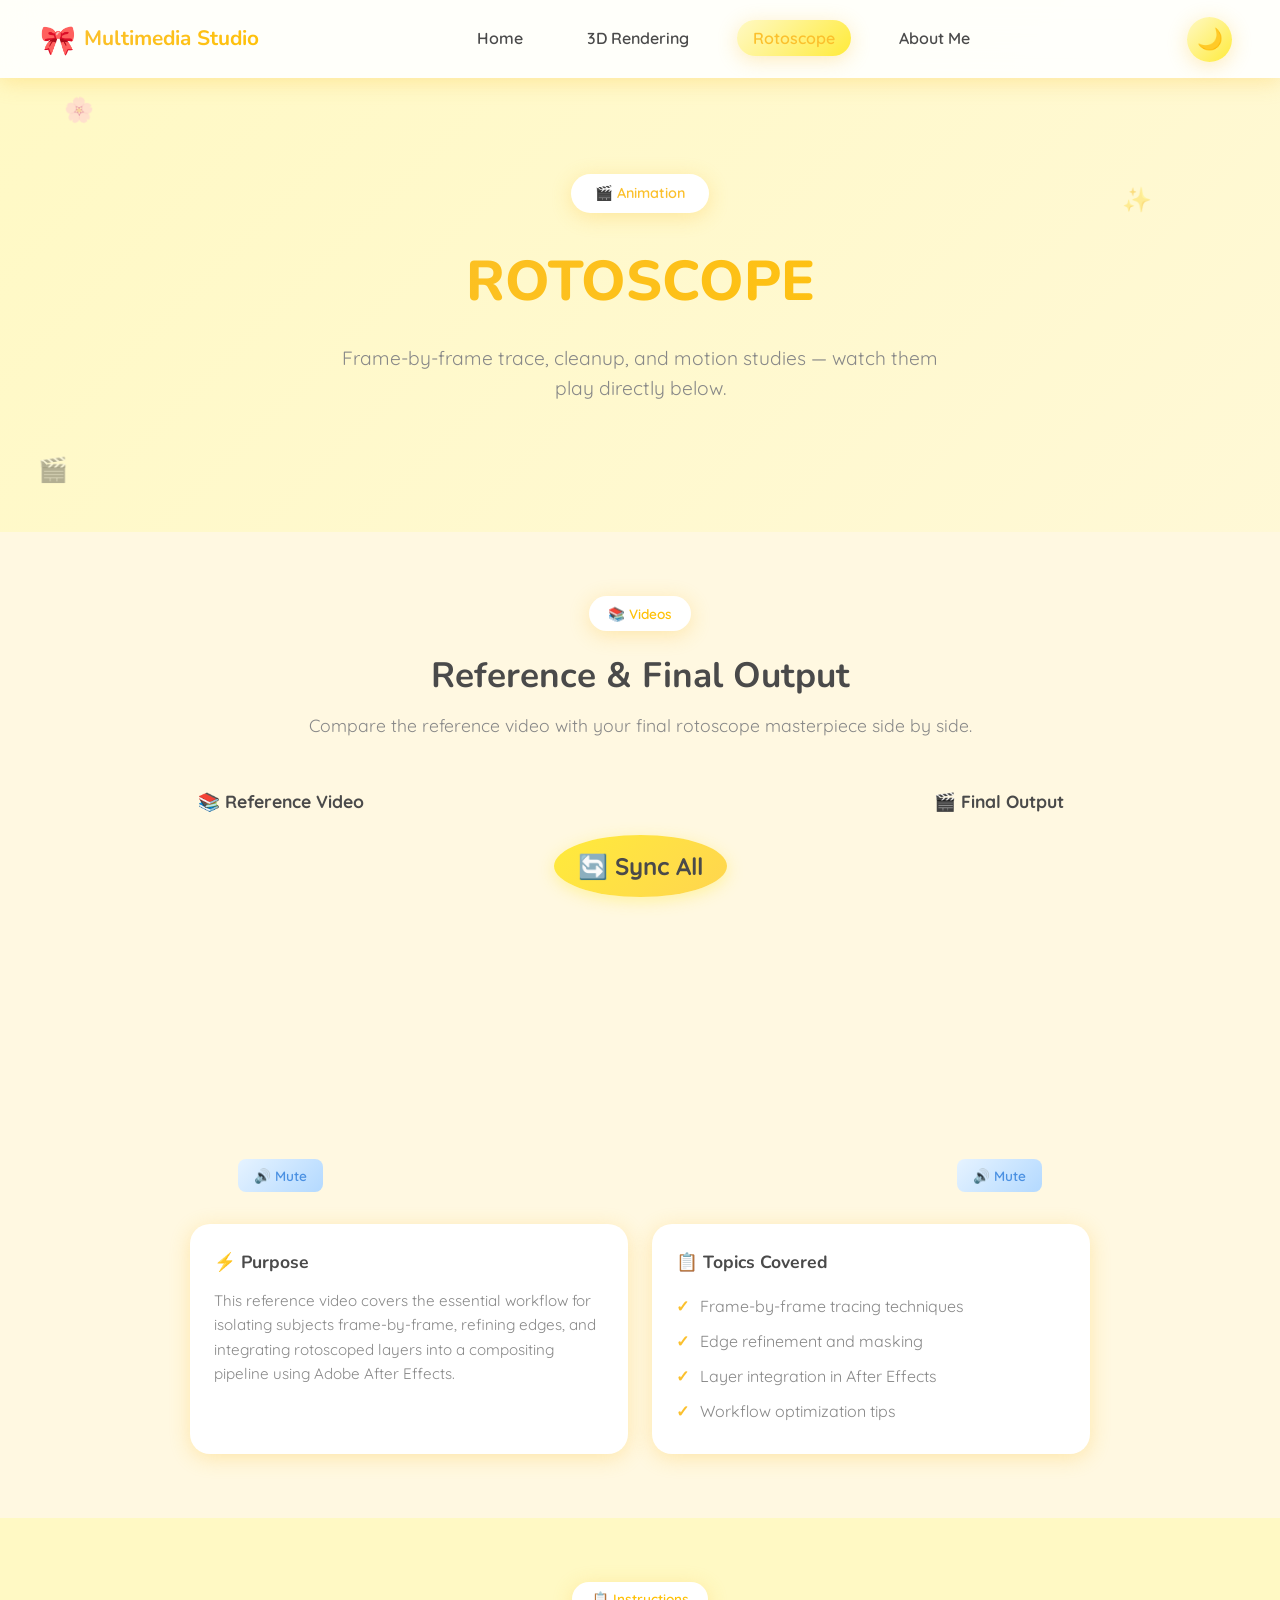
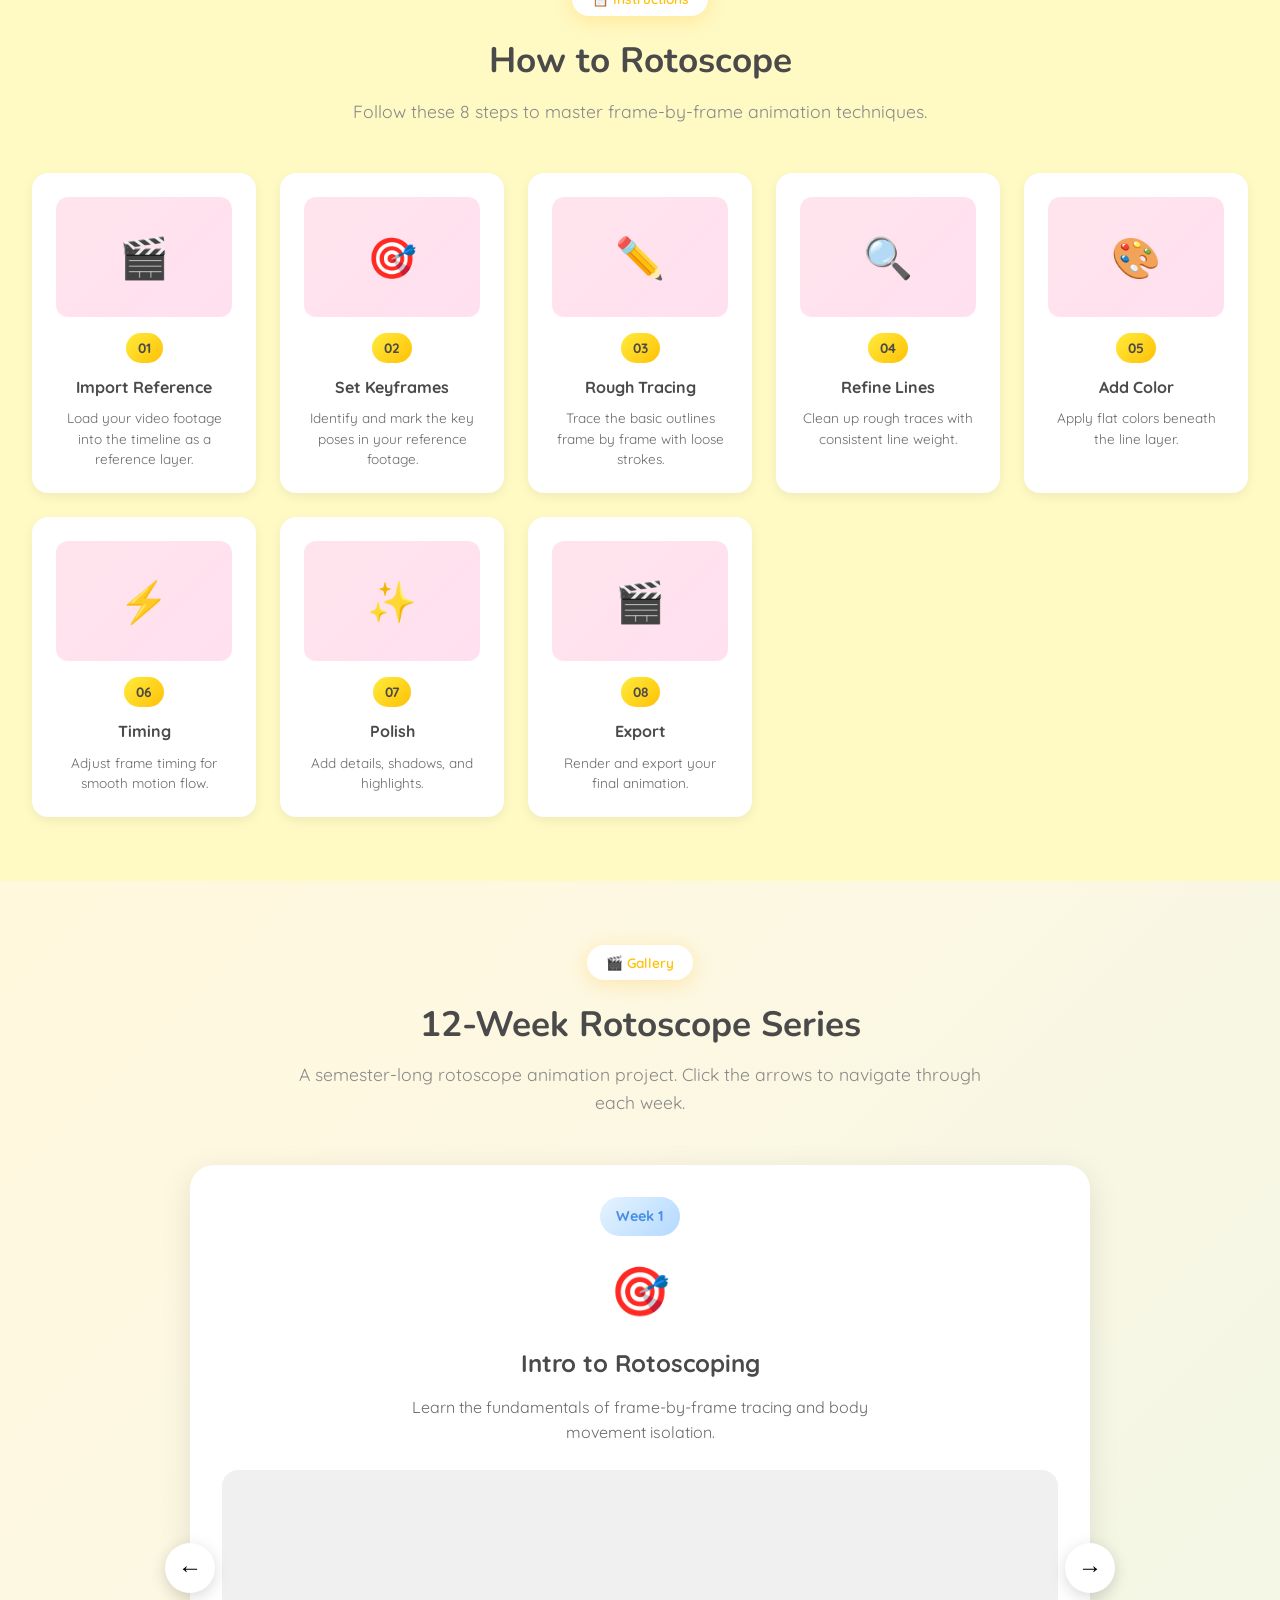
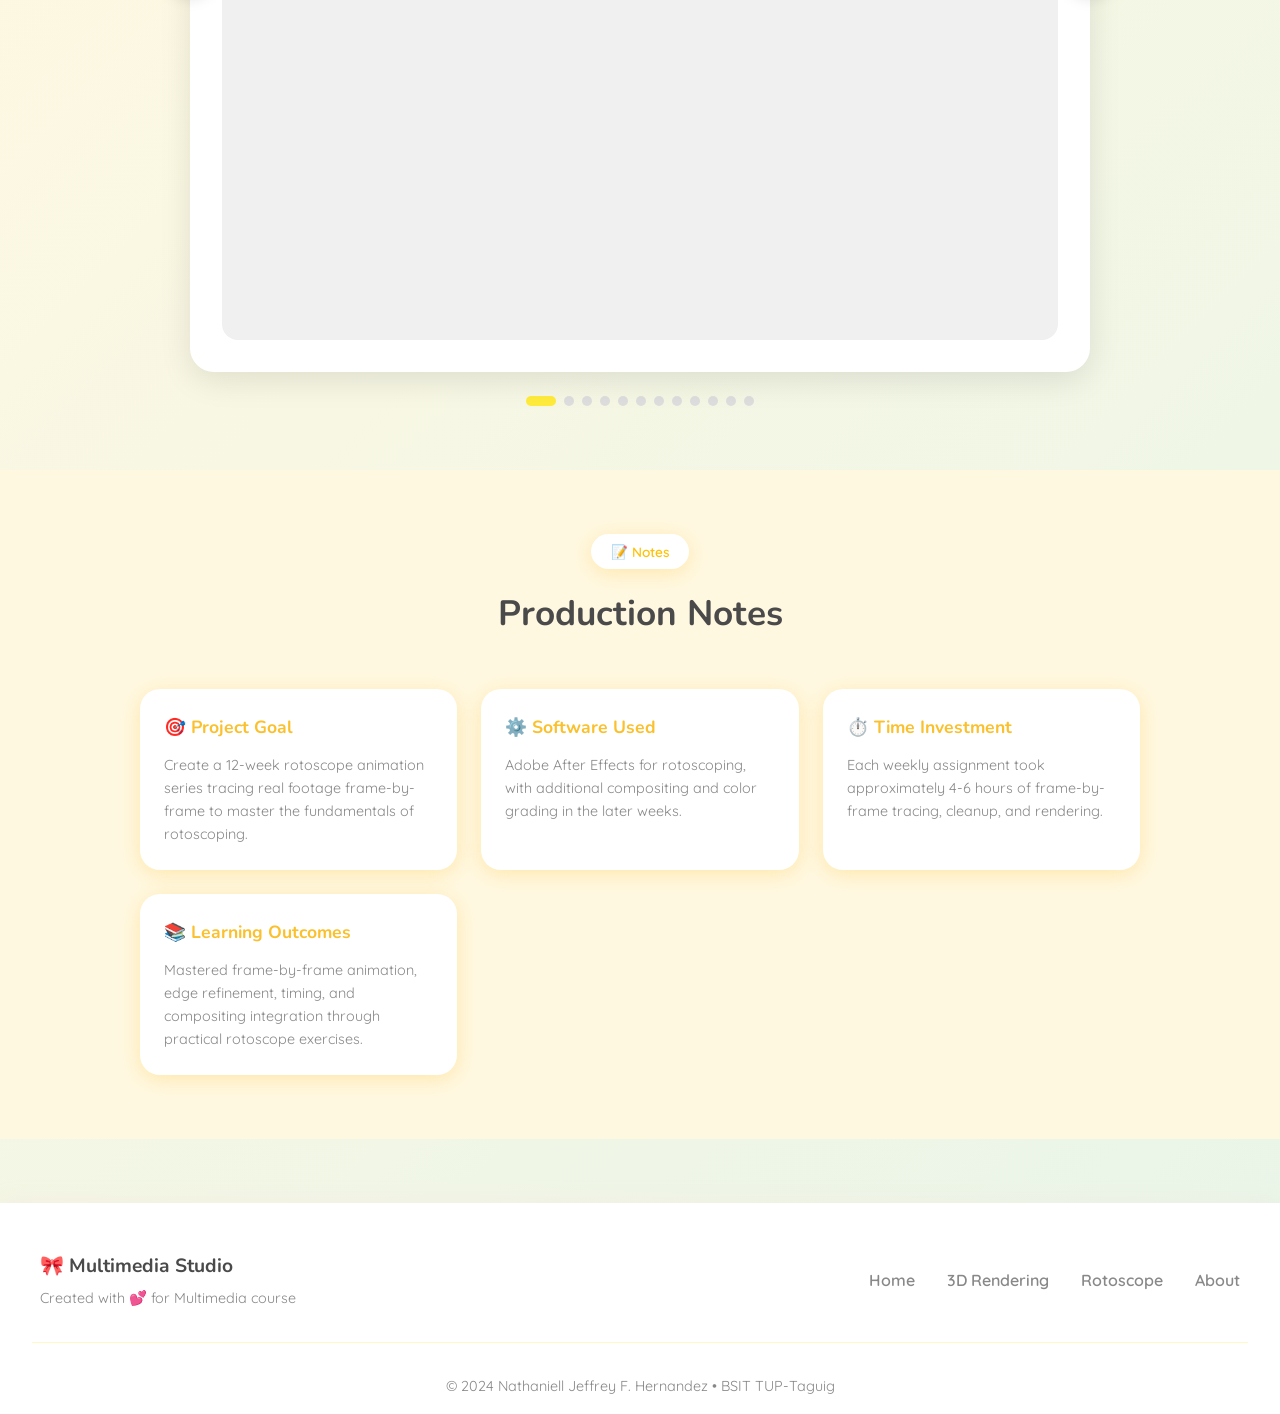
==== commit 739da73d: "Update final video embed source in rotoscope.html" ====
--- a/rotoscope.html
+++ b/rotoscope.html
@@ -80,7 +80,7 @@
                 <div class="video-embed-container">
                     <iframe 
                         id="yt-final"
-                        src="https://www.youtube.com/embed/YOUR_FINAL_VIDEO_ID" 
+                        src="https://www.youtube.com/embed/XmUGV_KWy_4" 
                         title="Final Rotoscope Output"
                         allow="accelerometer; autoplay; clipboard-write; encrypted-media; gyroscope; picture-in-picture" 
                         allowfullscreen>
--- a/styles.css
+++ b/styles.css
@@ -1045,6 +1045,87 @@
     border-radius: 20px;
 }
 
+.video-embed-controls {
+    display: flex;
+    gap: 0.75rem;
+    justify-content: center;
+    margin-top: 1rem;
+}
+
+/* ===== SIDE BY SIDE VIDEOS ===== */
+.videos-side-by-side {
+    display: grid;
+    grid-template-columns: 1fr auto 1fr;
+    gap: 1.5rem;
+    align-items: start;
+    margin: 2rem 0;
+}
+
+.video-side-panel {
+    display: flex;
+    flex-direction: column;
+}
+
+.video-panel-title {
+    text-align: center;
+    font-size: 1.1rem;
+    font-weight: 700;
+    color: #4A4A4A;
+    margin-bottom: 1rem;
+}
+
+.video-panel-controls {
+    display: flex;
+    gap: 0.75rem;
+    justify-content: center;
+    margin-top: 1rem;
+}
+
+.sync-controls-middle {
+    display: flex;
+    align-items: center;
+    justify-content: center;
+    padding-top: 3rem;
+}
+
+.sync-btn-large {
+    background: linear-gradient(135deg, #FFEB3B 0%, #FFD54F 100%);
+    color: #4A4A4A;
+    border: none;
+    padding: 1rem 1.5rem;
+    border-radius: 50%;
+    font-size: 1.5rem;
+    font-weight: 700;
+    cursor: pointer;
+    transition: all 0.3s ease;
+    font-family: inherit;
+    box-shadow: 0 4px 16px rgba(255, 235, 59, 0.4);
+}
+
+.sync-btn-large:hover {
+    background: linear-gradient(135deg, #FFD54F 0%, #FFCA28 100%);
+    transform: scale(1.1) rotate(180deg);
+    box-shadow: 0 6px 24px rgba(255, 235, 59, 0.6);
+}
+
+@media (max-width: 1024px) {
+    .videos-side-by-side {
+        grid-template-columns: 1fr;
+        gap: 2rem;
+    }
+    
+    .sync-controls-middle {
+        padding-top: 0;
+        order: -1;
+    }
+    
+    .sync-btn-large {
+        padding: 0.75rem 1.5rem;
+        border-radius: 12px;
+        font-size: 1.1rem;
+    }
+}
+
 .video-embed-small {
     position: relative;
     padding-bottom: 56.25%;
@@ -1668,6 +1749,86 @@
     border-radius: 5px;
 }
 
+/* ===== FINAL OUTPUT SECTION ===== */
+.section-final {
+    background: linear-gradient(135deg, #fff9e6 0%, #fff5d6 100%);
+}
+
+.final-output-container {
+    max-width: 800px;
+    margin: 0 auto;
+}
+
+.final-video-display {
+    background: linear-gradient(135deg, #f5f0e6 0%, #e8e0d0 100%);
+    border-radius: 20px;
+    min-height: 350px;
+    display: flex;
+    align-items: center;
+    justify-content: center;
+    margin-bottom: 1.5rem;
+    overflow: hidden;
+}
+
+.final-video-placeholder {
+    text-align: center;
+    color: #7a6a5a;
+}
+
+.final-video-placeholder span {
+    font-size: 4rem;
+    display: block;
+    margin-bottom: 1rem;
+}
+
+.final-video-placeholder p {
+    font-size: 1.25rem;
+    font-weight: 600;
+    margin-bottom: 0.5rem;
+}
+
+.final-hint {
+    font-size: 0.9rem;
+    opacity: 0.7;
+}
+
+.final-video-player {
+    width: 100%;
+    max-height: 400px;
+    border-radius: 20px;
+}
+
+.final-video-controls {
+    text-align: center;
+}
+
+/* ===== CAROUSEL VIDEO CONTROLS ===== */
+.carousel-video-controls {
+    display: flex;
+    gap: 0.75rem;
+    justify-content: center;
+    margin-top: 1rem;
+}
+
+.video-control-btn {
+    background: linear-gradient(135deg, #E6F3FF 0%, #B3D9FF 100%);
+    color: #4A90E2;
+    border: none;
+    padding: 0.5rem 1rem;
+    border-radius: 8px;
+    font-size: 0.85rem;
+    font-weight: 600;
+    cursor: pointer;
+    transition: all 0.3s ease;
+    font-family: inherit;
+}
+
+.video-control-btn:hover {
+    background: linear-gradient(135deg, #4A90E2 0%, #357ABD 100%);
+    color: white;
+    transform: translateY(-2px);
+}
+
 /* ===== PORTFOLIO INDEX STYLES ===== */
 .hero-portfolio {
     display: grid;
@@ -2118,4 +2279,4 @@
     .gpu-name {
         font-size: 2rem;
     }
-}+}
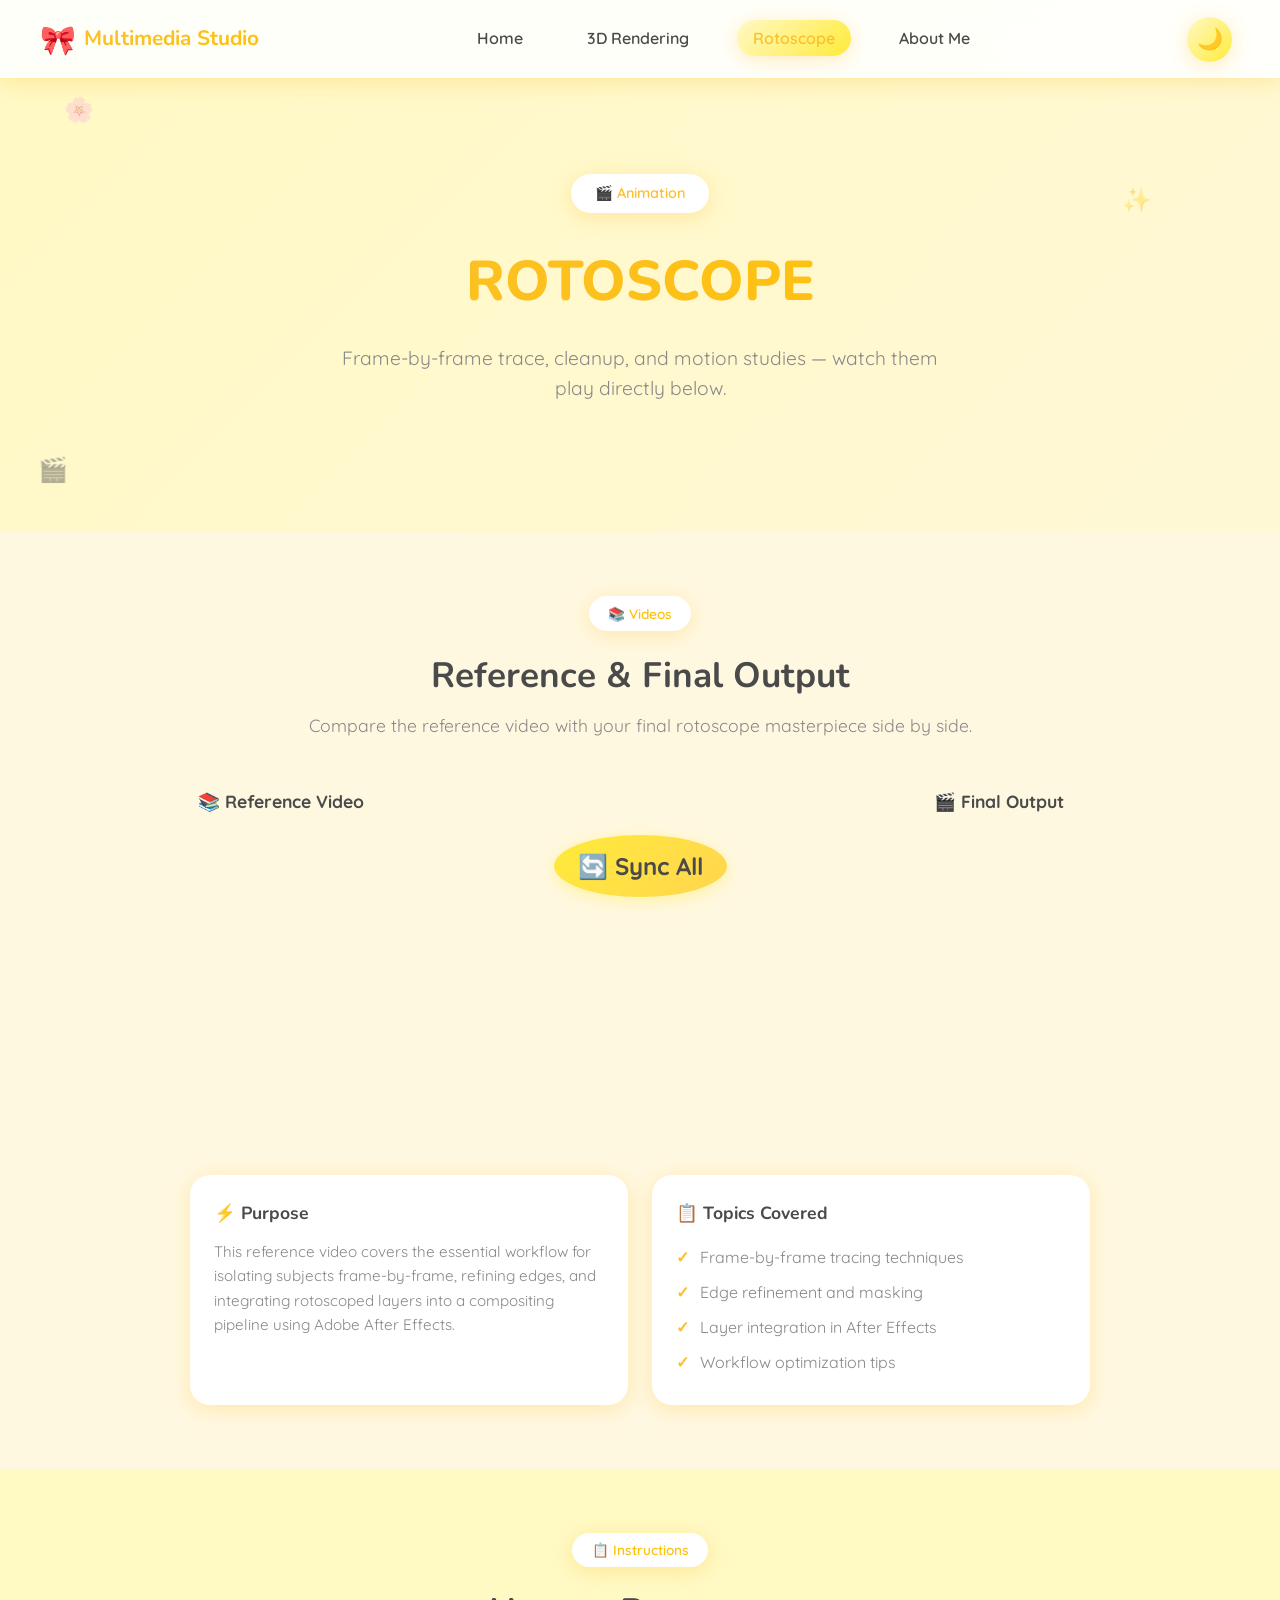
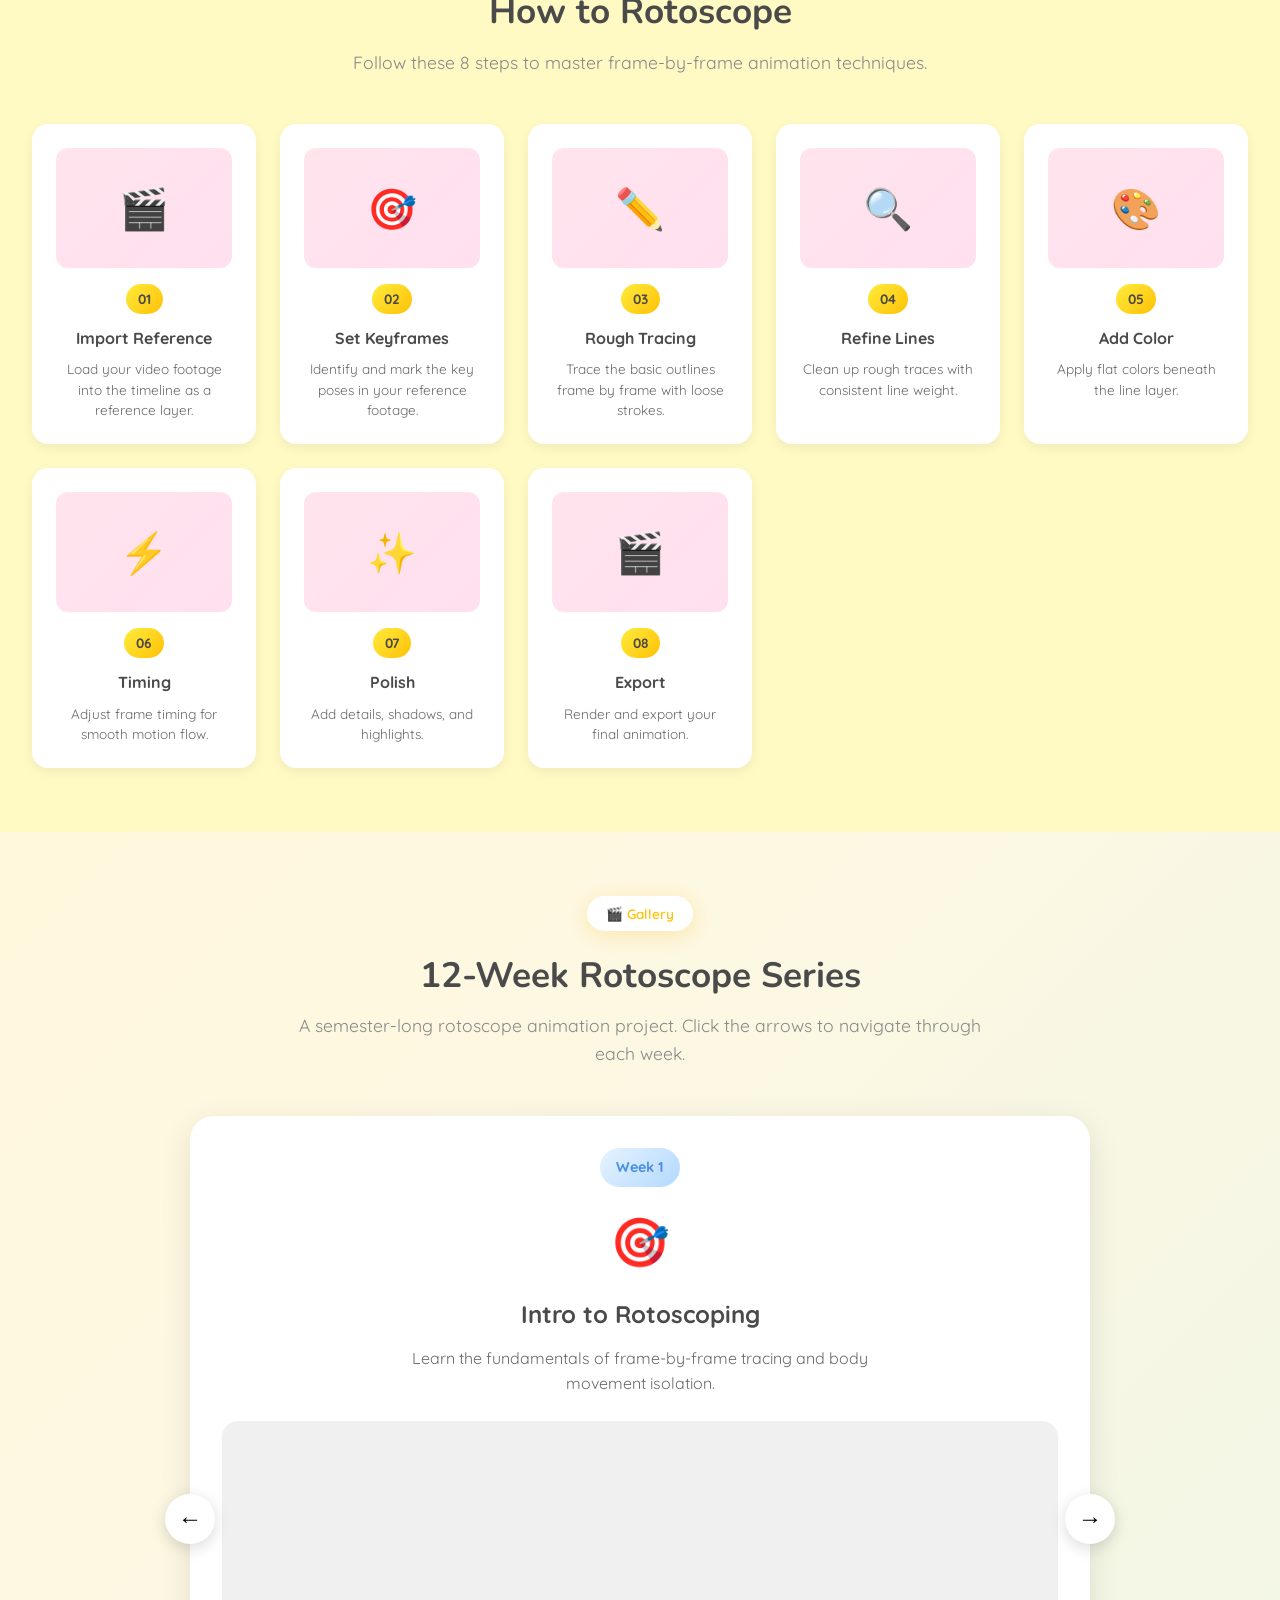
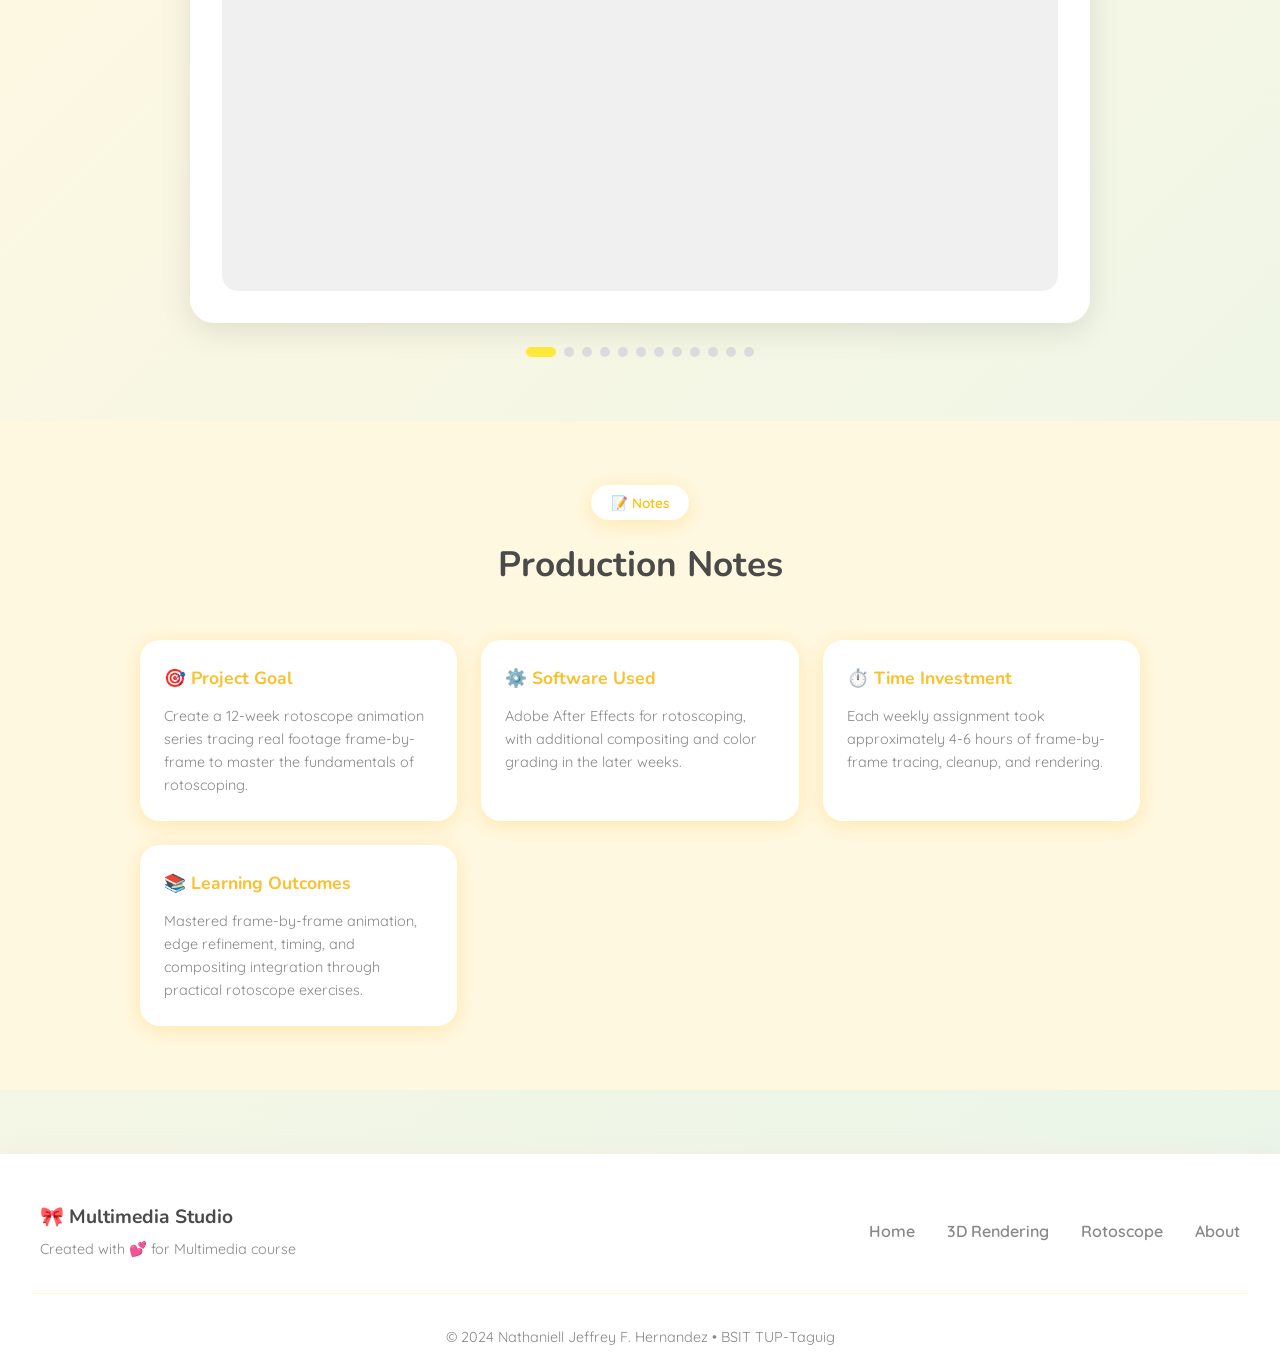
==== commit 4c301491: "Update rotoscope.html" ====
--- a/rotoscope.html
+++ b/rotoscope.html
@@ -57,21 +57,17 @@
                 <h3 class="video-panel-title">📚 Reference Video</h3>
                 <div class="video-embed-container">
                     <iframe 
-                        id="yt-reference"
-                        src="https://www.youtube.com/embed/-Y_WnKK7KwU?si=zBO2qWF2FlRNvMmJ" 
+                        src="https://www.youtube.com/embed/-Y_WnKK7KwU?rel=0" 
                         title="How to Rotoscope in After Effects - Reference Video"
                         allow="accelerometer; autoplay; clipboard-write; encrypted-media; gyroscope; picture-in-picture" 
                         allowfullscreen>
                     </iframe>
                 </div>
-                <div class="video-panel-controls">
-                    <button class="video-control-btn" onclick="toggleMute('yt-reference')">🔊 Mute</button>
-                </div>
             </div>
 
             <!-- Sync Controls (Middle) -->
             <div class="sync-controls-middle">
-                <button class="sync-btn-large" onclick="syncAllVideos()">🔄 Sync All</button>
+                <button class="sync-btn-large" onclick="alert('To sync videos manually:\n1. Note the timestamp on the Reference video\n2. Click on the Final Output video\n3. Seek to the same timestamp\n4. Play both videos simultaneously')">🔄 Sync All</button>
             </div>
 
             <!-- Final Output -->
@@ -79,15 +75,11 @@
                 <h3 class="video-panel-title">🎬 Final Output</h3>
                 <div class="video-embed-container">
                     <iframe 
-                        id="yt-final"
-                        src="https://www.youtube.com/embed/XmUGV_KWy_4" 
+                        src="https://www.youtube.com/embed/XmUGV_KWy_4?rel=0" 
                         title="Final Rotoscope Output"
                         allow="accelerometer; autoplay; clipboard-write; encrypted-media; gyroscope; picture-in-picture" 
                         allowfullscreen>
                     </iframe>
-                </div>
-                <div class="video-panel-controls">
-                    <button class="video-control-btn" onclick="toggleMute('yt-final')">🔊 Mute</button>
                 </div>
             </div>
         </div>
@@ -409,6 +401,7 @@
 
     <script src="script.js"></script>
     <script>
+        // Carousel functions
         let currentSlide = 0;
         const slides = document.querySelectorAll('.carousel-slide');
         const indicators = document.querySelectorAll('.indicator');
@@ -436,23 +429,6 @@
             currentSlide = index;
             showSlide(currentSlide);
         }
-
-        function toggleMute(iframeId) {
-            const iframe = document.getElementById(iframeId);
-            const currentSrc = iframe.src;
-            
-            if (currentSrc.includes('mute=1')) {
-                iframe.src = currentSrc.replace('mute=1', 'mute=0');
-            } else if (currentSrc.includes('mute=0')) {
-                iframe.src = currentSrc.replace('mute=0', 'mute=1');
-            } else {
-                iframe.src = currentSrc + (currentSrc.includes('?') ? '&' : '?') + 'mute=1';
-            }
-        }
-
-        function syncAllVideos() {
-            alert('Sync functionality: YouTube embeds cannot be programmatically synced due to browser restrictions. Use the manual controls on each video to synchronize playback.');
-        }
     </script>
 </body>
 </html>
